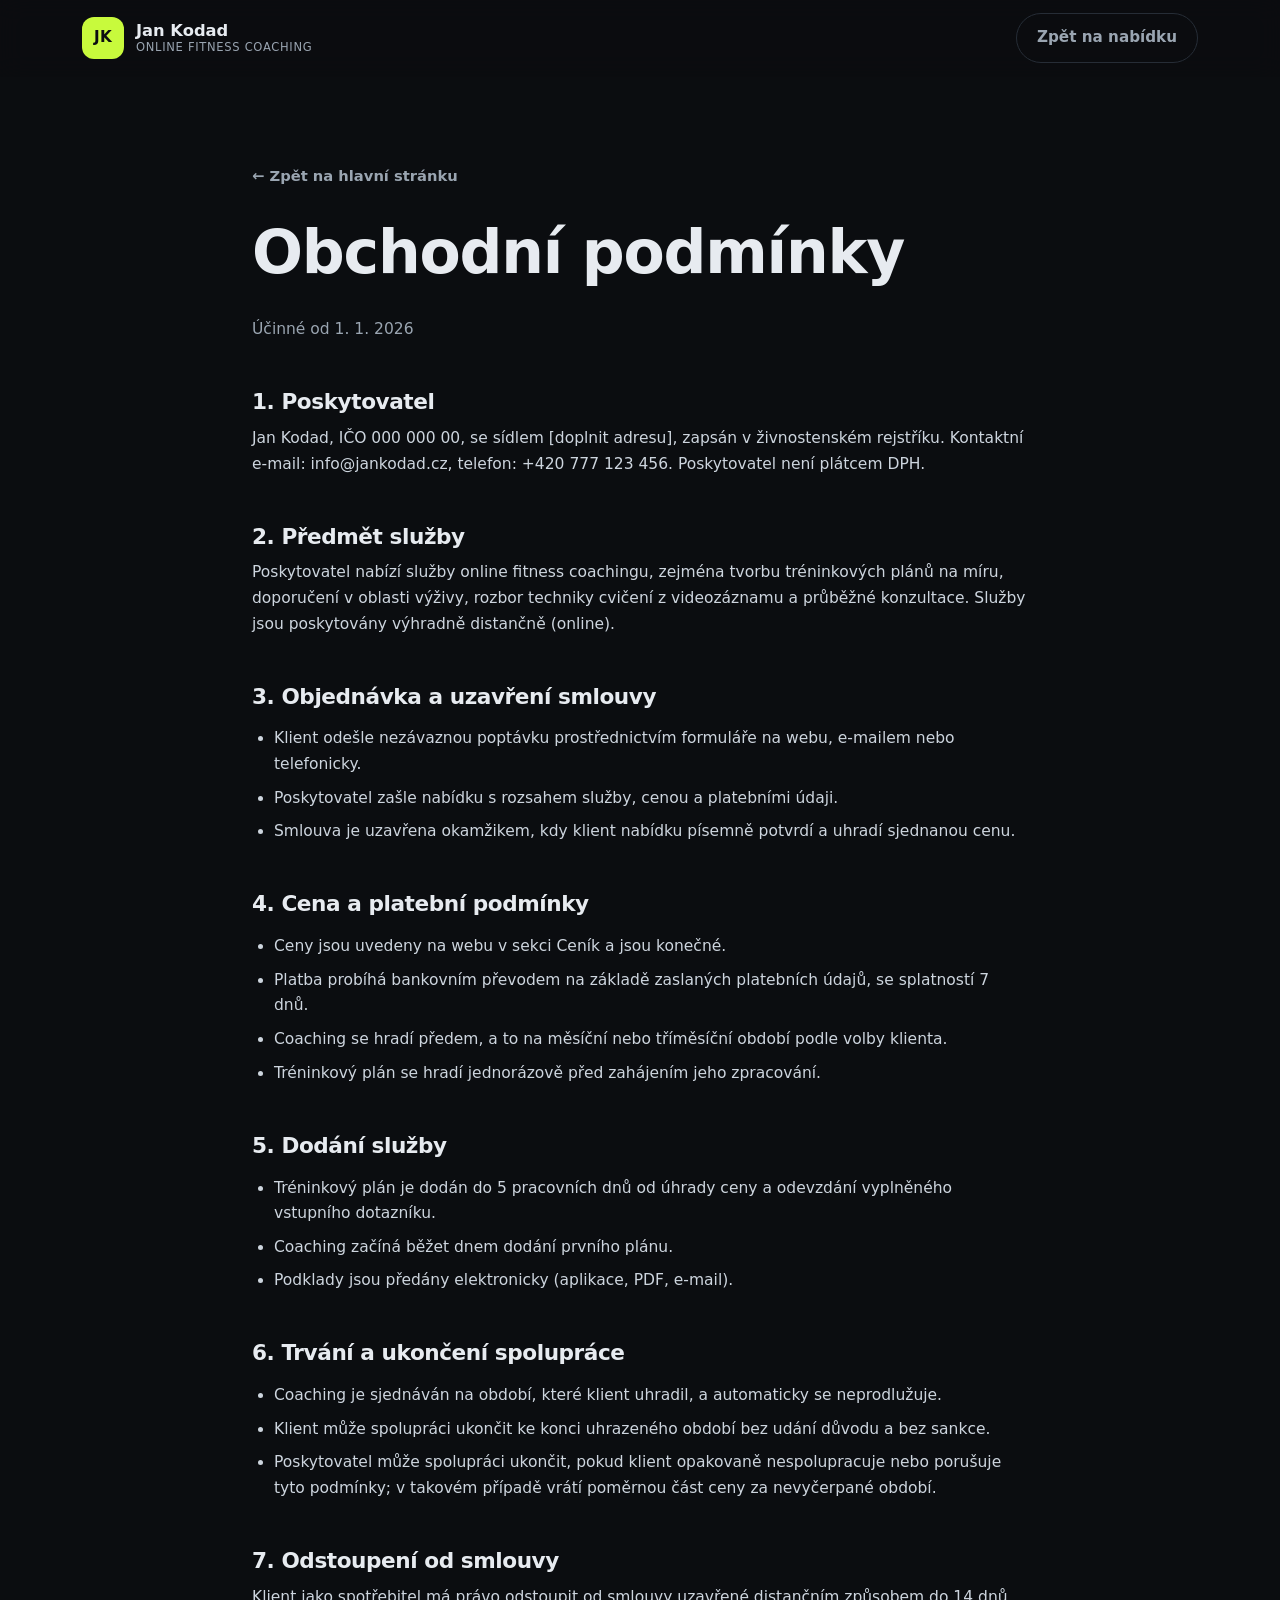
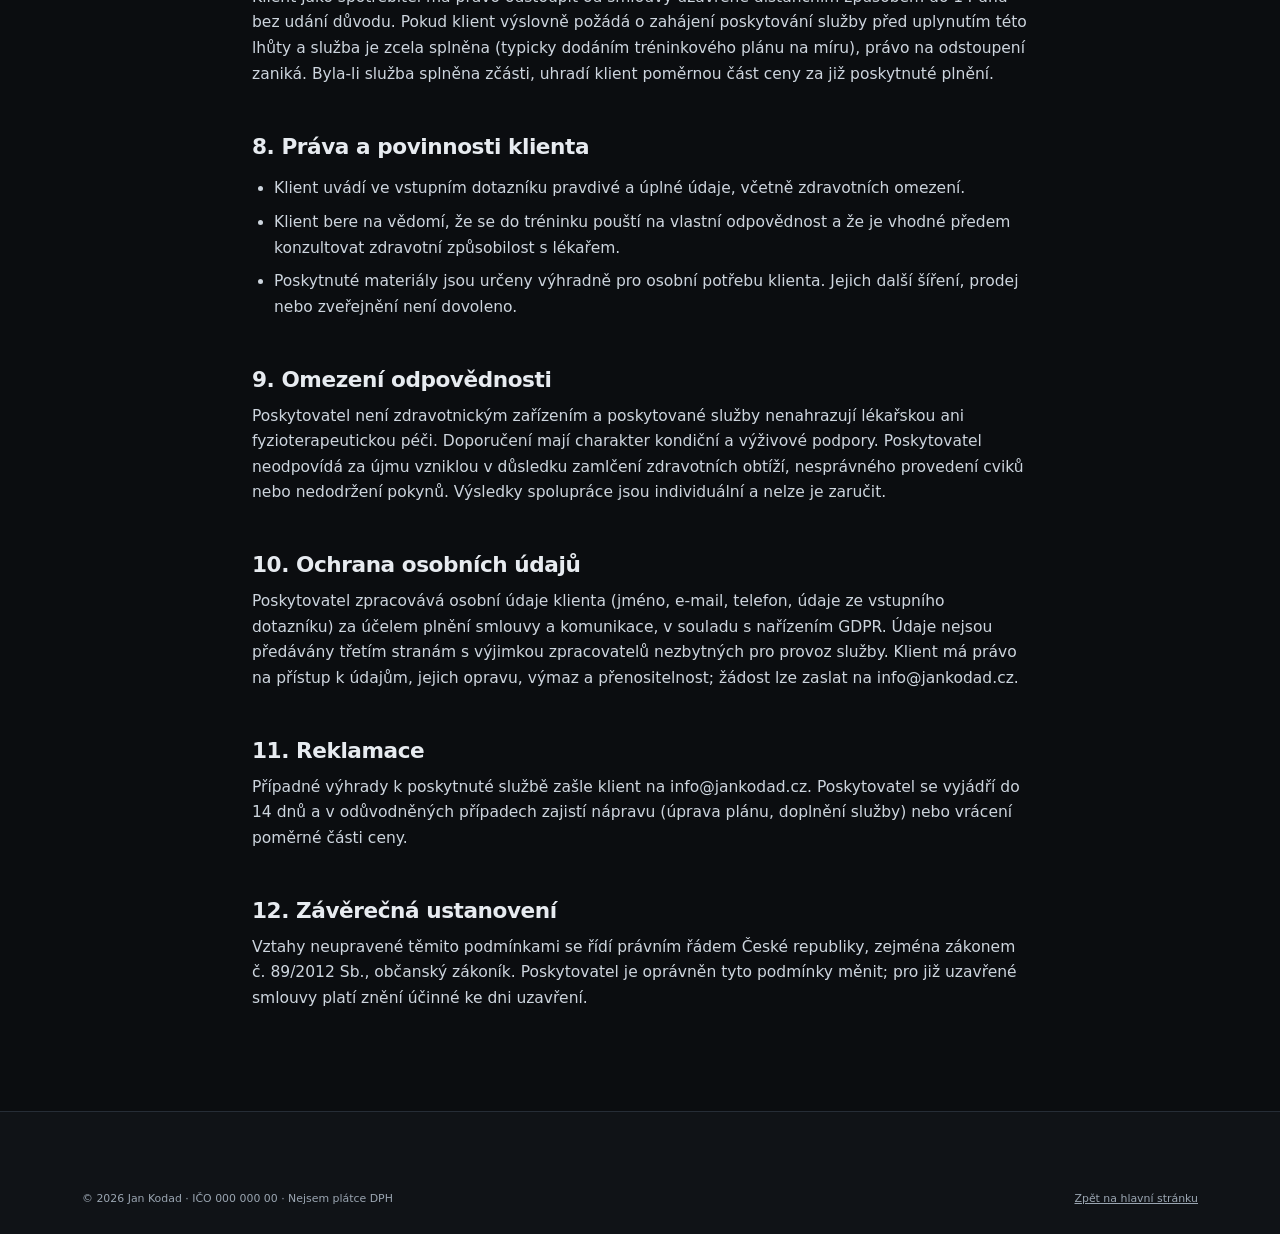
==== obchodni-podminky.html @ fc7d7d04 "Add sales page for Jan Kodad online fitness coaching Static landing page (no build step, no dependen" ====
<!DOCTYPE html>
<html lang="cs">
<head>
<meta charset="utf-8">
<meta name="viewport" content="width=device-width, initial-scale=1">
<title>Obchodní podmínky — Jan Kodad</title>
<meta name="description" content="Obchodní podmínky pro služby online fitness coachingu a tréninkových plánů na míru.">
<meta name="robots" content="noindex">
<meta name="theme-color" content="#0b0d10">
<link rel="icon" href="data:image/svg+xml,%3Csvg xmlns='http://www.w3.org/2000/svg' viewBox='0 0 100 100'%3E%3Crect width='100' height='100' rx='22' fill='%230b0d10'/%3E%3Ctext x='50' y='68' font-family='Arial,sans-serif' font-size='52' font-weight='bold' fill='%23c8fa3c' text-anchor='middle'%3EJK%3C/text%3E%3C/svg%3E">
<link rel="stylesheet" href="assets/css/styles.css">
<style>
  .legal { padding: clamp(48px, 7vw, 84px) 0; }
  .legal h2 { font-size: 1.35rem; margin-top: 2.2em; }
  .legal h1 + p { color: var(--muted); }
  .legal p, .legal li { color: #cdd5de; font-size: .97rem; }
  .legal ul { padding-left: 22px; display: grid; gap: 8px; margin-bottom: 1.4rem; }
  .legal .back { display: inline-flex; align-items: center; gap: 8px; margin-bottom: 30px; color: var(--muted); text-decoration: none; font-weight: 600; font-size: .92rem; }
  .legal .back:hover { color: var(--accent); }
</style>
</head>
<body>

<header class="site-header">
  <div class="container header-inner">
    <a class="logo" href="index.html">
      <span class="logo-mark" aria-hidden="true">JK</span>
      <span class="logo-text">Jan&nbsp;Kodad<small>online fitness coaching</small></span>
    </a>
    <nav class="nav" aria-label="Hlavní navigace">
      <a class="btn btn-ghost btn-sm" href="index.html#cenik">Zpět na nabídku</a>
    </nav>
  </div>
</header>

<main class="legal">
  <div class="container narrow">
    <a class="back" href="index.html">← Zpět na hlavní stránku</a>

    <h1>Obchodní podmínky</h1>
    <p>Účinné od 1. 1. 2026</p>

    <h2>1. Poskytovatel</h2>
    <p>
      Jan Kodad, IČO 000 000 00, se sídlem [doplnit adresu], zapsán v živnostenském rejstříku.
      Kontaktní e-mail: info@jankodad.cz, telefon: +420 777 123 456. Poskytovatel není plátcem DPH.
    </p>

    <h2>2. Předmět služby</h2>
    <p>
      Poskytovatel nabízí služby online fitness coachingu, zejména tvorbu tréninkových plánů na míru,
      doporučení v oblasti výživy, rozbor techniky cvičení z videozáznamu a průběžné konzultace.
      Služby jsou poskytovány výhradně distančně (online).
    </p>

    <h2>3. Objednávka a uzavření smlouvy</h2>
    <ul>
      <li>Klient odešle nezávaznou poptávku prostřednictvím formuláře na webu, e-mailem nebo telefonicky.</li>
      <li>Poskytovatel zašle nabídku s rozsahem služby, cenou a platebními údaji.</li>
      <li>Smlouva je uzavřena okamžikem, kdy klient nabídku písemně potvrdí a uhradí sjednanou cenu.</li>
    </ul>

    <h2>4. Cena a platební podmínky</h2>
    <ul>
      <li>Ceny jsou uvedeny na webu v sekci Ceník a jsou konečné.</li>
      <li>Platba probíhá bankovním převodem na základě zaslaných platebních údajů, se splatností 7 dnů.</li>
      <li>Coaching se hradí předem, a to na měsíční nebo tříměsíční období podle volby klienta.</li>
      <li>Tréninkový plán se hradí jednorázově před zahájením jeho zpracování.</li>
    </ul>

    <h2>5. Dodání služby</h2>
    <ul>
      <li>Tréninkový plán je dodán do 5 pracovních dnů od úhrady ceny a odevzdání vyplněného vstupního dotazníku.</li>
      <li>Coaching začíná běžet dnem dodání prvního plánu.</li>
      <li>Podklady jsou předány elektronicky (aplikace, PDF, e-mail).</li>
    </ul>

    <h2>6. Trvání a ukončení spolupráce</h2>
    <ul>
      <li>Coaching je sjednáván na období, které klient uhradil, a automaticky se neprodlužuje.</li>
      <li>Klient může spolupráci ukončit ke konci uhrazeného období bez udání důvodu a bez sankce.</li>
      <li>Poskytovatel může spolupráci ukončit, pokud klient opakovaně nespolupracuje nebo porušuje tyto podmínky; v takovém případě vrátí poměrnou část ceny za nevyčerpané období.</li>
    </ul>

    <h2>7. Odstoupení od smlouvy</h2>
    <p>
      Klient jako spotřebitel má právo odstoupit od smlouvy uzavřené distančním způsobem do 14 dnů bez udání důvodu.
      Pokud klient výslovně požádá o zahájení poskytování služby před uplynutím této lhůty a služba je zcela splněna
      (typicky dodáním tréninkového plánu na míru), právo na odstoupení zaniká. Byla-li služba splněna zčásti,
      uhradí klient poměrnou část ceny za již poskytnuté plnění.
    </p>

    <h2>8. Práva a povinnosti klienta</h2>
    <ul>
      <li>Klient uvádí ve vstupním dotazníku pravdivé a úplné údaje, včetně zdravotních omezení.</li>
      <li>Klient bere na vědomí, že se do tréninku pouští na vlastní odpovědnost a že je vhodné předem konzultovat zdravotní způsobilost s lékařem.</li>
      <li>Poskytnuté materiály jsou určeny výhradně pro osobní potřebu klienta. Jejich další šíření, prodej nebo zveřejnění není dovoleno.</li>
    </ul>

    <h2>9. Omezení odpovědnosti</h2>
    <p>
      Poskytovatel není zdravotnickým zařízením a poskytované služby nenahrazují lékařskou ani fyzioterapeutickou péči.
      Doporučení mají charakter kondiční a výživové podpory. Poskytovatel neodpovídá za újmu vzniklou v důsledku
      zamlčení zdravotních obtíží, nesprávného provedení cviků nebo nedodržení pokynů. Výsledky spolupráce jsou
      individuální a nelze je zaručit.
    </p>

    <h2>10. Ochrana osobních údajů</h2>
    <p>
      Poskytovatel zpracovává osobní údaje klienta (jméno, e-mail, telefon, údaje ze vstupního dotazníku)
      za účelem plnění smlouvy a komunikace, v souladu s nařízením GDPR. Údaje nejsou předávány třetím stranám
      s výjimkou zpracovatelů nezbytných pro provoz služby. Klient má právo na přístup k údajům, jejich opravu,
      výmaz a přenositelnost; žádost lze zaslat na info@jankodad.cz.
    </p>

    <h2>11. Reklamace</h2>
    <p>
      Případné výhrady k poskytnuté službě zašle klient na info@jankodad.cz. Poskytovatel se vyjádří do 14 dnů
      a v odůvodněných případech zajistí nápravu (úprava plánu, doplnění služby) nebo vrácení poměrné části ceny.
    </p>

    <h2>12. Závěrečná ustanovení</h2>
    <p>
      Vztahy neupravené těmito podmínkami se řídí právním řádem České republiky, zejména zákonem č. 89/2012 Sb.,
      občanský zákoník. Poskytovatel je oprávněn tyto podmínky měnit; pro již uzavřené smlouvy platí znění účinné
      ke dni uzavření.
    </p>
  </div>
</main>

<footer class="site-footer">
  <div class="container footer-bottom" style="margin-top:0;border-top:0">
    <small>© <span id="rok">2026</span> Jan Kodad · IČO 000 000 00 · Nejsem plátce DPH</small>
    <small><a href="index.html" style="color:inherit">Zpět na hlavní stránku</a></small>
  </div>
</footer>

<script src="assets/js/main.js" defer></script>
</body>
</html>
---- assets/css/styles.css ----
/* =====================================================================
   Jan Kodad — online fitness coaching
   Styly prodejní stránky
   ===================================================================== */

:root {
  --bg:        #0b0d10;
  --bg-alt:    #101317;
  --surface:   #14181d;
  --surface-2: #1a1f26;
  --line:      #262d36;
  --text:      #e7ebf0;
  --muted:     #9aa5b1;
  --accent:    #c8fa3c;
  --accent-dk: #a8e01c;
  --accent-ink:#0b0d10;

  --radius:   16px;
  --radius-s: 10px;
  --container: 1160px;
  --shadow: 0 20px 50px rgba(0, 0, 0, .45);

  --font: "Inter", "Segoe UI", system-ui, -apple-system, "Helvetica Neue", Arial, sans-serif;
}

*, *::before, *::after { box-sizing: border-box; }

html { scroll-behavior: smooth; -webkit-text-size-adjust: 100%; }
@media (prefers-reduced-motion: reduce) { html { scroll-behavior: auto; } }

body {
  margin: 0;
  background: var(--bg);
  color: var(--text);
  font-family: var(--font);
  font-size: 17px;
  line-height: 1.65;
  -webkit-font-smoothing: antialiased;
  overflow-x: hidden;
}

img, svg { max-width: 100%; }
a { color: inherit; }

h1, h2, h3, h4 {
  line-height: 1.15;
  margin: 0 0 .5em;
  letter-spacing: -.02em;
  font-weight: 800;
}
h1 { font-size: clamp(2.2rem, 5.2vw, 3.75rem); }
h2 { font-size: clamp(1.75rem, 3.6vw, 2.6rem); }
h3 { font-size: 1.2rem; }
p  { margin: 0 0 1rem; }

.container { width: 100%; max-width: var(--container); margin-inline: auto; padding-inline: 22px; }
.container.narrow { max-width: 820px; }

.skip-link {
  position: absolute; left: -9999px; top: 0; z-index: 200;
  background: var(--accent); color: var(--accent-ink);
  padding: 12px 18px; border-radius: 0 0 var(--radius-s) 0; font-weight: 700;
}
.skip-link:focus { left: 0; }

:focus-visible { outline: 3px solid var(--accent); outline-offset: 3px; border-radius: 4px; }

.svg-sprite { display: none; }
.ico { width: 20px; height: 20px; flex: 0 0 auto; color: var(--accent); }
.ico-lg { width: 30px; height: 30px; }

/* ------------------------- Tlačítka ------------------------- */
.btn {
  display: inline-flex; align-items: center; justify-content: center; gap: .5em;
  padding: 15px 28px;
  border: 1px solid transparent;
  border-radius: 999px;
  font: inherit; font-weight: 700; font-size: .98rem;
  text-decoration: none; cursor: pointer;
  transition: transform .15s ease, background-color .2s ease, border-color .2s ease, color .2s ease;
}
.btn:hover { transform: translateY(-2px); }
.btn:active { transform: translateY(0); }
.btn-primary { background: var(--accent); color: var(--accent-ink); }
.btn-primary:hover { background: var(--accent-dk); }
.btn-ghost { background: transparent; color: var(--text); border-color: var(--line); }
.btn-ghost:hover { border-color: var(--accent); color: var(--accent); }
.btn-sm { padding: 11px 20px; font-size: .9rem; }
.btn-block { display: flex; width: 100%; }

/* ------------------------- Hlavička ------------------------- */
.site-header {
  position: sticky; top: 0; z-index: 100;
  background: rgba(11, 13, 16, .82);
  backdrop-filter: blur(12px);
  border-bottom: 1px solid transparent;
  transition: border-color .25s ease, background-color .25s ease;
}
.site-header.is-scrolled { border-bottom-color: var(--line); background: rgba(11, 13, 16, .95); }

.header-inner { display: flex; align-items: center; justify-content: space-between; gap: 18px; min-height: 76px; }

.logo { display: inline-flex; align-items: center; gap: 12px; text-decoration: none; font-weight: 800; }
.logo-mark {
  display: grid; place-items: center;
  width: 42px; height: 42px; border-radius: 12px;
  background: var(--accent); color: var(--accent-ink);
  font-size: .95rem; letter-spacing: .02em;
}
.logo-text { display: flex; flex-direction: column; line-height: 1.15; font-size: 1.02rem; }
.logo-text small { font-weight: 500; font-size: .72rem; color: var(--muted); letter-spacing: .06em; text-transform: uppercase; }

.nav { display: flex; align-items: center; gap: 26px; }
.nav a { text-decoration: none; font-size: .95rem; font-weight: 600; color: var(--muted); transition: color .2s ease; }
.nav a:hover { color: var(--text); }
.nav .nav-cta { color: var(--accent-ink); }

.nav-toggle {
  display: none; flex-direction: column; gap: 5px;
  width: 46px; height: 46px; padding: 12px;
  background: transparent; border: 1px solid var(--line); border-radius: 12px; cursor: pointer;
}
.nav-toggle span { display: block; height: 2px; background: var(--text); border-radius: 2px; transition: transform .25s ease, opacity .2s ease; }
.nav-toggle[aria-expanded="true"] span:nth-child(1) { transform: translateY(7px) rotate(45deg); }
.nav-toggle[aria-expanded="true"] span:nth-child(2) { opacity: 0; }
.nav-toggle[aria-expanded="true"] span:nth-child(3) { transform: translateY(-7px) rotate(-45deg); }

/* ------------------------- Hero ------------------------- */
.hero { position: relative; padding: clamp(56px, 8vw, 96px) 0 clamp(60px, 8vw, 100px); overflow: hidden; }
.hero::before {
  content: ""; position: absolute; inset: -30% -10% auto -10%; height: 620px;
  background: radial-gradient(60% 60% at 20% 20%, rgba(200, 250, 60, .13), transparent 70%);
  pointer-events: none;
}
.hero-grid { position: relative; display: grid; grid-template-columns: 1.08fr .92fr; gap: 56px; align-items: center; }

.eyebrow {
  display: inline-block; margin: 0 0 18px;
  font-size: .78rem; font-weight: 700; letter-spacing: .14em; text-transform: uppercase;
  color: var(--accent);
}
.hl {
  background: linear-gradient(180deg, transparent 62%, rgba(200, 250, 60, .3) 62%);
  padding-inline: 2px;
}
.lead { font-size: clamp(1.03rem, 1.6vw, 1.18rem); color: var(--muted); max-width: 54ch; }

.hero-actions { display: flex; flex-wrap: wrap; gap: 14px; margin: 30px 0 26px; }

.hero-points { display: flex; flex-wrap: wrap; gap: 10px 26px; list-style: none; margin: 0; padding: 0; }
.hero-points li { display: flex; align-items: center; gap: 9px; font-size: .93rem; color: var(--muted); }

/* Ukázková karta tréninku */
.hero-visual { position: relative; }
.hero-blob {
  position: absolute; inset: 12% -14% -14% 14%; z-index: 0;
  background: radial-gradient(closest-side, rgba(200, 250, 60, .16), transparent);
  filter: blur(14px);
}
.hero-card {
  position: relative; z-index: 1;
  background: linear-gradient(180deg, var(--surface), #11151a);
  border: 1px solid var(--line); border-radius: 20px;
  padding: 24px; box-shadow: var(--shadow);
  transform: rotate(-1.2deg);
}
.hero-card-top { display: flex; align-items: center; gap: 10px; padding-bottom: 14px; border-bottom: 1px solid var(--line); font-size: .95rem; }
.dot { width: 9px; height: 9px; border-radius: 50%; background: var(--accent); box-shadow: 0 0 0 4px rgba(200, 250, 60, .16); }
.hero-list { list-style: none; margin: 14px 0; padding: 0; }
.hero-list li { display: flex; justify-content: space-between; gap: 14px; padding: 11px 0; border-bottom: 1px dashed rgba(255, 255, 255, .07); font-size: .93rem; }
.hero-list li span { color: var(--muted); }
.hero-list b { white-space: nowrap; }
.hero-list i { font-style: normal; color: var(--accent); font-weight: 600; }
.hero-card-foot { padding-top: 8px; }
.hero-card-foot small { color: var(--muted); font-size: .82rem; }
.progress { height: 7px; border-radius: 99px; background: var(--surface-2); overflow: hidden; margin-bottom: 10px; }
.progress span { display: block; height: 100%; background: linear-gradient(90deg, var(--accent-dk), var(--accent)); border-radius: 99px; }

/* ------------------------- Statistiky ------------------------- */
.stats-bar { border-block: 1px solid var(--line); background: var(--bg-alt); }
.stats-grid { display: grid; grid-template-columns: repeat(4, 1fr); gap: 20px; padding-block: 34px; text-align: center; }
.stat b { display: block; font-size: clamp(1.7rem, 3.4vw, 2.35rem); font-weight: 800; color: var(--accent); letter-spacing: -.02em; }
.stat span { font-size: .88rem; color: var(--muted); }

/* ------------------------- Sekce ------------------------- */
.section { padding: clamp(64px, 8vw, 104px) 0; }
.section-alt { background: var(--bg-alt); }
.section-head { max-width: 720px; margin: 0 auto clamp(36px, 5vw, 56px); text-align: center; }
.section-sub { color: var(--muted); margin: 0; }

.grid-3 { display: grid; grid-template-columns: repeat(3, 1fr); gap: 22px; }
.grid-2 { display: grid; grid-template-columns: repeat(2, 1fr); gap: 22px; }

.card {
  background: var(--surface);
  border: 1px solid var(--line);
  border-radius: var(--radius);
  padding: 30px 26px;
  transition: border-color .25s ease, transform .25s ease;
}
.card:hover { border-color: #333c47; transform: translateY(-3px); }
.problem h3 { margin-top: 16px; }
.problem p { color: var(--muted); margin: 0; font-size: .95rem; }

.features { gap: 26px; }
.feature { display: flex; gap: 18px; align-items: flex-start; }
.feature h3 { margin-bottom: .35em; }
.feature p { color: var(--muted); margin: 0; font-size: .96rem; }

/* ------------------------- Ceník ------------------------- */
.billing-toggle {
  display: inline-flex; gap: 6px; margin-top: 26px; padding: 6px;
  background: var(--surface); border: 1px solid var(--line); border-radius: 999px;
}
.billing-toggle button {
  padding: 10px 20px; border: 0; border-radius: 999px;
  background: transparent; color: var(--muted);
  font: inherit; font-size: .92rem; font-weight: 700; cursor: pointer;
  transition: background-color .2s ease, color .2s ease;
}
.billing-toggle button.is-active { background: var(--accent); color: var(--accent-ink); }
.save { font-size: .78rem; opacity: .85; }

.pricing { align-items: start; }
.price-card { position: relative; display: flex; flex-direction: column; height: 100%; }
.price-card.featured {
  border-color: var(--accent);
  background: linear-gradient(180deg, rgba(200, 250, 60, .07), var(--surface) 40%);
  box-shadow: var(--shadow);
}
.badge {
  position: absolute; top: -13px; left: 50%; transform: translateX(-50%);
  padding: 6px 16px; border-radius: 999px;
  background: var(--accent); color: var(--accent-ink);
  font-size: .74rem; font-weight: 800; letter-spacing: .08em; text-transform: uppercase;
  white-space: nowrap;
}
.price-card h3 { font-size: 1.32rem; margin-bottom: .25em; }
.price-note { color: var(--muted); font-size: .88rem; margin: 0 0 18px; }
.price { display: flex; align-items: baseline; gap: 8px; margin: 0; }
.price b { font-size: clamp(2.1rem, 4vw, 2.7rem); font-weight: 800; letter-spacing: -.03em; }
.price span { color: var(--muted); font-size: .93rem; font-weight: 600; }
.price-sub { color: var(--muted); font-size: .84rem; margin: 4px 0 22px; }

.tick-list { list-style: none; margin: 0 0 26px; padding: 0; display: grid; gap: 11px; flex: 1 1 auto; }
.tick-list li { position: relative; padding-left: 30px; font-size: .94rem; color: #cdd5de; }
.tick-list li::before {
  content: ""; position: absolute; left: 0; top: .35em;
  width: 18px; height: 18px; border-radius: 50%;
  background: rgba(200, 250, 60, .14) url("data:image/svg+xml,%3Csvg xmlns='http://www.w3.org/2000/svg' viewBox='0 0 24 24' fill='none' stroke='%23c8fa3c' stroke-width='3.4' stroke-linecap='round' stroke-linejoin='round'%3E%3Cpath d='M20 6 9 17l-5-5'/%3E%3C/svg%3E") center / 12px no-repeat;
}
.tick-list b { color: var(--text); }

.addons { margin-top: 56px; }
.addons h3 { text-align: center; margin-bottom: 24px; }
.addon-grid { display: grid; grid-template-columns: repeat(3, 1fr); gap: 18px; }
.addon {
  background: var(--surface-2); border: 1px solid var(--line);
  border-radius: var(--radius-s); padding: 22px;
}
.addon b { display: block; font-size: 1rem; }
.addon span { display: inline-block; margin: 4px 0 10px; color: var(--accent); font-weight: 800; }
.addon p { margin: 0; font-size: .88rem; color: var(--muted); }

.price-legal { max-width: 640px; margin: 34px auto 0; text-align: center; font-size: .84rem; color: var(--muted); }

/* ------------------------- Kroky ------------------------- */
.steps { counter-reset: step; list-style: none; margin: 0; padding: 0; display: grid; grid-template-columns: repeat(4, 1fr); gap: 24px; }
.steps li { position: relative; padding-top: 8px; }
.steps li::after {
  content: ""; position: absolute; top: 30px; left: 62px; right: -24px; height: 1px;
  background: linear-gradient(90deg, var(--line), transparent);
}
.steps li:last-child::after { display: none; }
.step-num {
  display: grid; place-items: center;
  width: 52px; height: 52px; margin-bottom: 18px;
  border-radius: 16px; background: var(--surface); border: 1px solid var(--line);
  color: var(--accent); font-size: 1.25rem; font-weight: 800;
}
.steps h3 { font-size: 1.1rem; }
.steps p { color: var(--muted); font-size: .94rem; margin: 0; }

/* ------------------------- O mně ------------------------- */
.about-grid { display: grid; grid-template-columns: .8fr 1.2fr; gap: 54px; align-items: center; }
.photo-frame { position: relative; border-radius: 20px; overflow: hidden; border: 1px solid var(--line); background: var(--surface); }
.photo-frame img, .photo-frame svg { display: block; width: 100%; height: auto; }
.photo-tag {
  position: absolute; left: 16px; bottom: 16px;
  padding: 8px 16px; border-radius: 999px;
  background: var(--accent); color: var(--accent-ink); font-weight: 800; font-size: .85rem;
}
.about-copy p { color: var(--muted); }
.credentials { list-style: none; margin: 26px 0 0; padding: 0; display: grid; gap: 12px; }
.credentials li { display: flex; align-items: center; gap: 11px; font-size: .95rem; }

/* ------------------------- Reference ------------------------- */
.testimonial { display: flex; flex-direction: column; margin: 0; }
.stars { color: var(--accent); letter-spacing: .16em; font-size: .95rem; margin-bottom: 14px; }
.testimonial blockquote { margin: 0 0 20px; font-size: 1rem; line-height: 1.6; }
.testimonial blockquote::before { content: "„"; }
.testimonial blockquote::after { content: "“"; }
.testimonial figcaption { margin-top: auto; display: flex; flex-direction: column; padding-top: 16px; border-top: 1px solid var(--line); }
.testimonial figcaption span { color: var(--muted); font-size: .84rem; }

/* ------------------------- FAQ ------------------------- */
.faq { display: grid; gap: 12px; }
.faq details {
  background: var(--surface); border: 1px solid var(--line);
  border-radius: var(--radius-s); padding: 4px 22px;
  transition: border-color .2s ease;
}
.faq details[open] { border-color: #333c47; }
.faq summary {
  list-style: none; cursor: pointer;
  padding: 18px 34px 18px 0; position: relative;
  font-weight: 700; font-size: 1.02rem;
}
.faq summary::-webkit-details-marker { display: none; }
.faq summary::after {
  content: ""; position: absolute; right: 4px; top: 50%; width: 12px; height: 12px;
  border-right: 2px solid var(--accent); border-bottom: 2px solid var(--accent);
  transform: translateY(-70%) rotate(45deg); transition: transform .25s ease;
}
.faq details[open] summary::after { transform: translateY(-30%) rotate(-135deg); }
.faq p { color: var(--muted); margin: 0 0 18px; font-size: .96rem; }

/* ------------------------- Kontakt ------------------------- */
.cta-section { padding-bottom: clamp(70px, 9vw, 116px); }
.cta-box {
  background: linear-gradient(180deg, rgba(200, 250, 60, .07), var(--surface) 42%);
  border: 1px solid var(--line); border-radius: 22px;
  padding: clamp(28px, 4.5vw, 52px); box-shadow: var(--shadow);
}
.cta-head { text-align: center; margin-bottom: 30px; }

.form { display: grid; gap: 16px; }
.form-row { display: grid; grid-template-columns: 1fr 1fr; gap: 16px; }
.form label { display: grid; gap: 7px; font-size: .88rem; font-weight: 600; }
.form label > span { color: var(--muted); }
.form label i { color: var(--accent); font-style: normal; }
.form input[type="text"], .form input[type="email"], .form input[type="tel"], .form select, .form textarea {
  width: 100%; padding: 14px 16px;
  background: var(--bg); color: var(--text);
  border: 1px solid var(--line); border-radius: var(--radius-s);
  font: inherit; font-size: .96rem; font-weight: 400;
  transition: border-color .2s ease;
}
.form textarea { resize: vertical; min-height: 110px; }
.form input:focus, .form select:focus, .form textarea:focus { border-color: var(--accent); outline: none; }
.form input::placeholder, .form textarea::placeholder { color: #5c6773; }
.form .is-invalid { border-color: #ff6b6b; }

.form .check { display: flex; align-items: flex-start; gap: 11px; font-weight: 400; font-size: .88rem; }
.form .check input { width: 19px; height: 19px; margin-top: 2px; accent-color: var(--accent); flex: 0 0 auto; }
.form .check span { color: var(--muted); }

.form-note { margin: 0; font-size: .9rem; text-align: center; min-height: 1.2em; }
.form-note.ok { color: var(--accent); }
.form-note.err { color: #ff8f8f; }

.cta-contacts { display: flex; flex-wrap: wrap; justify-content: center; gap: 14px 30px; margin-top: 26px; padding-top: 24px; border-top: 1px solid var(--line); }
.cta-contacts a { display: inline-flex; align-items: center; gap: 9px; text-decoration: none; font-weight: 600; font-size: .95rem; color: var(--muted); transition: color .2s ease; }
.cta-contacts a:hover { color: var(--accent); }

/* ------------------------- Patička ------------------------- */
.site-footer { background: var(--bg-alt); border-top: 1px solid var(--line); padding: 56px 0 26px; }
.footer-inner { display: grid; grid-template-columns: 2fr 1fr 1fr; gap: 36px; }
.footer-note { color: var(--muted); font-size: .9rem; margin: 18px 0 0; max-width: 42ch; }
.site-footer nav { display: flex; flex-direction: column; gap: 10px; }
.site-footer h4 { margin: 0 0 6px; font-size: .78rem; letter-spacing: .12em; text-transform: uppercase; color: var(--muted); }
.site-footer nav a { text-decoration: none; font-size: .93rem; color: #cdd5de; transition: color .2s ease; }
.site-footer nav a:hover { color: var(--accent); }
.footer-bottom {
  display: flex; flex-wrap: wrap; justify-content: space-between; gap: 10px;
  margin-top: 44px; padding-top: 22px; border-top: 1px solid var(--line);
  color: var(--muted); font-size: .82rem;
}

/* ------------------------- Animace při scrollu ------------------------- */
.reveal { opacity: 0; transform: translateY(22px); transition: opacity .6s ease, transform .6s ease; }
.reveal.is-visible { opacity: 1; transform: none; }
@media (prefers-reduced-motion: reduce) {
  .reveal { opacity: 1; transform: none; transition: none; }
  .btn:hover, .card:hover { transform: none; }
}

/* ------------------------- Responzivita ------------------------- */
@media (max-width: 980px) {
  .hero-grid { grid-template-columns: 1fr; gap: 44px; }
  .hero-visual { max-width: 460px; }
  .grid-3, .grid-2, .addon-grid { grid-template-columns: 1fr 1fr; }
  .steps { grid-template-columns: 1fr 1fr; }
  .steps li::after { display: none; }
  .about-grid { grid-template-columns: 1fr; gap: 34px; }
  .about-photo { max-width: 280px; }
  .footer-inner { grid-template-columns: 1fr 1fr; }
}

@media (max-width: 760px) {
  body { font-size: 16px; }

  .nav {
    position: fixed; inset: 76px 0 auto; z-index: 90;
    flex-direction: column; align-items: stretch; gap: 4px;
    padding: 18px 22px 26px;
    background: var(--bg-alt); border-bottom: 1px solid var(--line);
    transform: translateY(-140%); opacity: 0; visibility: hidden;
    transition: transform .3s ease, opacity .25s ease, visibility .25s;
  }
  .nav.is-open { transform: translateY(0); opacity: 1; visibility: visible; }
  .nav a { padding: 13px 4px; border-bottom: 1px solid var(--line); font-size: 1rem; }
  .nav .nav-cta { justify-content: center; margin-top: 14px; border-bottom: 0; }
  .nav-toggle { display: flex; }

  .stats-grid { grid-template-columns: 1fr 1fr; gap: 26px 12px; }
  .grid-3, .grid-2, .addon-grid, .steps, .form-row, .footer-inner { grid-template-columns: 1fr; }
  .price-card.featured { order: -1; }
  .hero-actions .btn { flex: 1 1 100%; }
  .footer-bottom { flex-direction: column; }
}
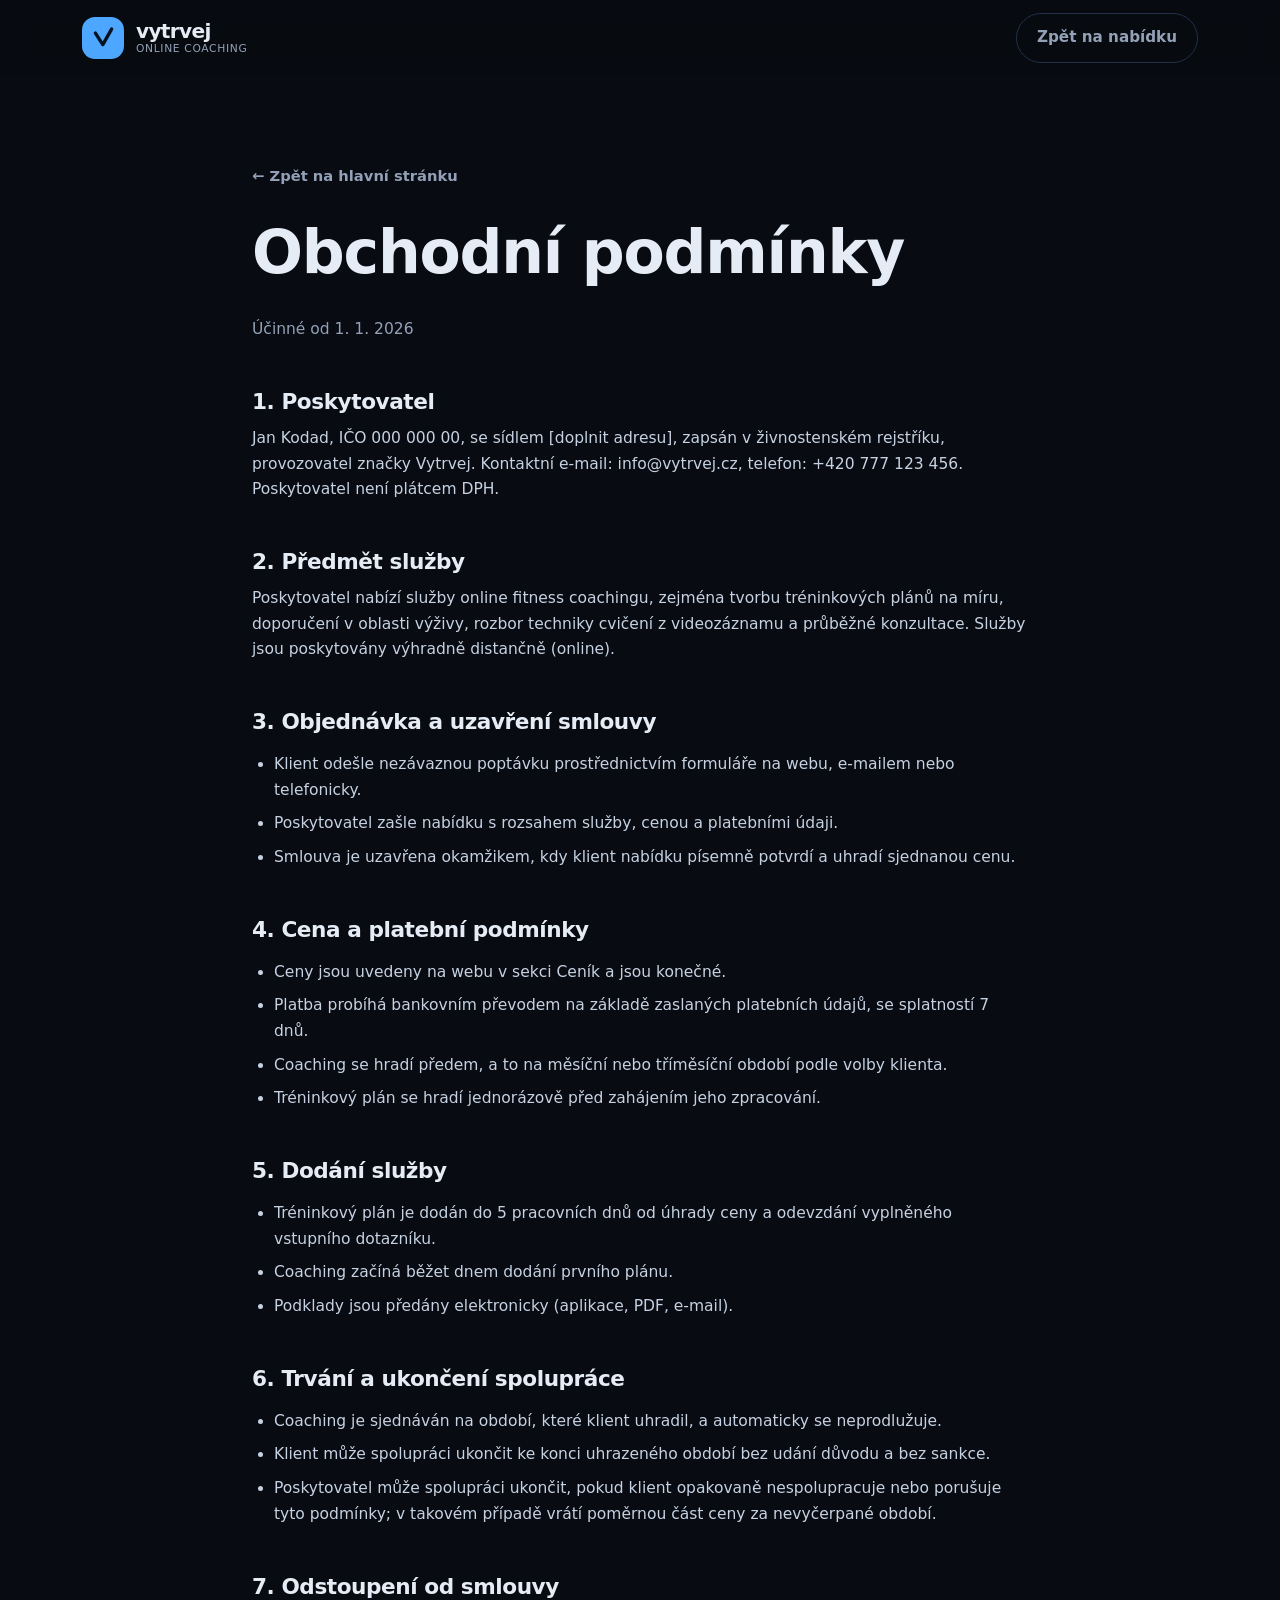
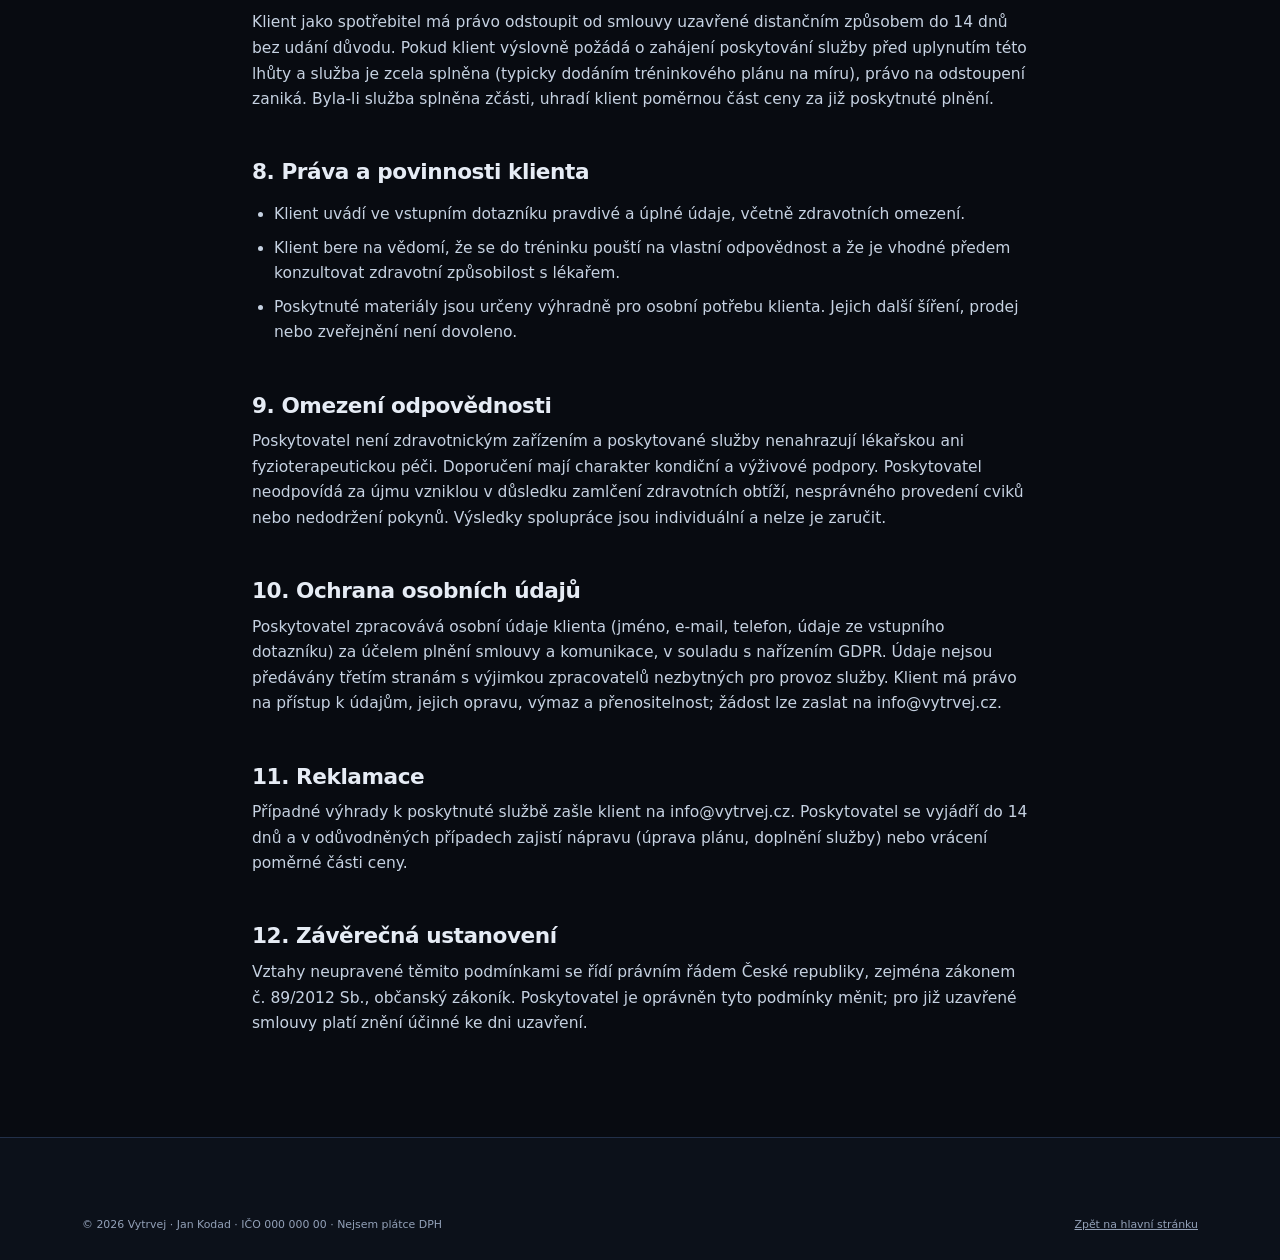
==== commit f3f12bd9: "Rebrand sales page to Vytrvej with blue theme and new logo - Name the site Vytrvej (Jan Kodad stays " ====
--- a/obchodni-podminky.html
+++ b/obchodni-podminky.html
@@ -3,17 +3,17 @@
 <head>
 <meta charset="utf-8">
 <meta name="viewport" content="width=device-width, initial-scale=1">
-<title>Obchodní podmínky — Jan Kodad</title>
+<title>Obchodní podmínky — Vytrvej</title>
 <meta name="description" content="Obchodní podmínky pro služby online fitness coachingu a tréninkových plánů na míru.">
 <meta name="robots" content="noindex">
-<meta name="theme-color" content="#0b0d10">
-<link rel="icon" href="data:image/svg+xml,%3Csvg xmlns='http://www.w3.org/2000/svg' viewBox='0 0 100 100'%3E%3Crect width='100' height='100' rx='22' fill='%230b0d10'/%3E%3Ctext x='50' y='68' font-family='Arial,sans-serif' font-size='52' font-weight='bold' fill='%23c8fa3c' text-anchor='middle'%3EJK%3C/text%3E%3C/svg%3E">
+<meta name="theme-color" content="#080b11">
+<link rel="icon" href="data:image/svg+xml,%3Csvg xmlns='http://www.w3.org/2000/svg' viewBox='0 0 40 40'%3E%3Crect width='40' height='40' rx='11' fill='%234da6ff'/%3E%3Cpath d='M8 12 L19 29 L32 6' fill='none' stroke='%2306121f' stroke-width='4.6' stroke-linecap='round' stroke-linejoin='round'/%3E%3C/svg%3E">
 <link rel="stylesheet" href="assets/css/styles.css">
 <style>
   .legal { padding: clamp(48px, 7vw, 84px) 0; }
   .legal h2 { font-size: 1.35rem; margin-top: 2.2em; }
   .legal h1 + p { color: var(--muted); }
-  .legal p, .legal li { color: #cdd5de; font-size: .97rem; }
+  .legal p, .legal li { color: #c6d2e2; font-size: .97rem; }
   .legal ul { padding-left: 22px; display: grid; gap: 8px; margin-bottom: 1.4rem; }
   .legal .back { display: inline-flex; align-items: center; gap: 8px; margin-bottom: 30px; color: var(--muted); text-decoration: none; font-weight: 600; font-size: .92rem; }
   .legal .back:hover { color: var(--accent); }
@@ -23,9 +23,11 @@
 
 <header class="site-header">
   <div class="container header-inner">
-    <a class="logo" href="index.html">
-      <span class="logo-mark" aria-hidden="true">JK</span>
-      <span class="logo-text">Jan&nbsp;Kodad<small>online fitness coaching</small></span>
+    <a class="logo" href="index.html" aria-label="Vytrvej — domů">
+      <span class="logo-mark" aria-hidden="true">
+        <svg viewBox="0 0 40 40"><path d="M8 12 L19 29 L32 6" fill="none" stroke="currentColor" stroke-width="5" stroke-linecap="round" stroke-linejoin="round"/></svg>
+      </span>
+      <span class="logo-text"><span class="logo-word">vytrvej</span><small>online coaching</small></span>
     </a>
     <nav class="nav" aria-label="Hlavní navigace">
       <a class="btn btn-ghost btn-sm" href="index.html#cenik">Zpět na nabídku</a>
@@ -42,8 +44,9 @@
 
     <h2>1. Poskytovatel</h2>
     <p>
-      Jan Kodad, IČO 000 000 00, se sídlem [doplnit adresu], zapsán v živnostenském rejstříku.
-      Kontaktní e-mail: info@jankodad.cz, telefon: +420 777 123 456. Poskytovatel není plátcem DPH.
+      Jan Kodad, IČO 000 000 00, se sídlem [doplnit adresu], zapsán v živnostenském rejstříku,
+      provozovatel značky Vytrvej.
+      Kontaktní e-mail: info@vytrvej.cz, telefon: +420 777 123 456. Poskytovatel není plátcem DPH.
     </p>
 
     <h2>2. Předmět služby</h2>
@@ -110,12 +113,12 @@
       Poskytovatel zpracovává osobní údaje klienta (jméno, e-mail, telefon, údaje ze vstupního dotazníku)
       za účelem plnění smlouvy a komunikace, v souladu s nařízením GDPR. Údaje nejsou předávány třetím stranám
       s výjimkou zpracovatelů nezbytných pro provoz služby. Klient má právo na přístup k údajům, jejich opravu,
-      výmaz a přenositelnost; žádost lze zaslat na info@jankodad.cz.
+      výmaz a přenositelnost; žádost lze zaslat na info@vytrvej.cz.
     </p>
 
     <h2>11. Reklamace</h2>
     <p>
-      Případné výhrady k poskytnuté službě zašle klient na info@jankodad.cz. Poskytovatel se vyjádří do 14 dnů
+      Případné výhrady k poskytnuté službě zašle klient na info@vytrvej.cz. Poskytovatel se vyjádří do 14 dnů
       a v odůvodněných případech zajistí nápravu (úprava plánu, doplnění služby) nebo vrácení poměrné části ceny.
     </p>
 
@@ -130,7 +133,7 @@
 
 <footer class="site-footer">
   <div class="container footer-bottom" style="margin-top:0;border-top:0">
-    <small>© <span id="rok">2026</span> Jan Kodad · IČO 000 000 00 · Nejsem plátce DPH</small>
+    <small>© <span id="rok">2026</span> Vytrvej · Jan Kodad · IČO 000 000 00 · Nejsem plátce DPH</small>
     <small><a href="index.html" style="color:inherit">Zpět na hlavní stránku</a></small>
   </div>
 </footer>
--- a/assets/css/styles.css
+++ b/assets/css/styles.css
@@ -1,19 +1,19 @@
 /* =====================================================================
-   Jan Kodad — online fitness coaching
+   Vytrvej — online fitness coaching s Janem Kodadem
    Styly prodejní stránky
    ===================================================================== */
 
 :root {
-  --bg:        #0b0d10;
-  --bg-alt:    #101317;
-  --surface:   #14181d;
-  --surface-2: #1a1f26;
-  --line:      #262d36;
-  --text:      #e7ebf0;
-  --muted:     #9aa5b1;
-  --accent:    #c8fa3c;
-  --accent-dk: #a8e01c;
-  --accent-ink:#0b0d10;
+  --bg:        #080b11;
+  --bg-alt:    #0c111a;
+  --surface:   #111825;
+  --surface-2: #161f2f;
+  --line:      #223049;
+  --text:      #e6ecf5;
+  --muted:     #93a1b8;
+  --accent:    #4da6ff;
+  --accent-dk: #2b8cf0;
+  --accent-ink:#06121f;
 
   --radius:   16px;
   --radius-s: 10px;
@@ -91,24 +91,27 @@
 /* ------------------------- Hlavička ------------------------- */
 .site-header {
   position: sticky; top: 0; z-index: 100;
-  background: rgba(11, 13, 16, .82);
+  background: rgba(8, 11, 17, .82);
   backdrop-filter: blur(12px);
   border-bottom: 1px solid transparent;
   transition: border-color .25s ease, background-color .25s ease;
 }
-.site-header.is-scrolled { border-bottom-color: var(--line); background: rgba(11, 13, 16, .95); }
+.site-header.is-scrolled { border-bottom-color: var(--line); background: rgba(8, 11, 17, .95); }
 
 .header-inner { display: flex; align-items: center; justify-content: space-between; gap: 18px; min-height: 76px; }
 
 .logo { display: inline-flex; align-items: center; gap: 12px; text-decoration: none; font-weight: 800; }
 .logo-mark {
   display: grid; place-items: center;
-  width: 42px; height: 42px; border-radius: 12px;
+  width: 42px; height: 42px; border-radius: 13px;
   background: var(--accent); color: var(--accent-ink);
-  font-size: .95rem; letter-spacing: .02em;
-}
-.logo-text { display: flex; flex-direction: column; line-height: 1.15; font-size: 1.02rem; }
-.logo-text small { font-weight: 500; font-size: .72rem; color: var(--muted); letter-spacing: .06em; text-transform: uppercase; }
+  transition: transform .25s ease;
+}
+.logo:hover .logo-mark { transform: translateY(-2px); }
+.logo-mark svg { display: block; width: 27px; height: 27px; }
+.logo-text { display: flex; flex-direction: column; line-height: 1.14; }
+.logo-word { font-size: 1.26rem; font-weight: 800; letter-spacing: -.035em; }
+.logo-text small { font-weight: 500; font-size: .67rem; color: var(--muted); letter-spacing: .06em; text-transform: uppercase; }
 
 .nav { display: flex; align-items: center; gap: 26px; }
 .nav a { text-decoration: none; font-size: .95rem; font-weight: 600; color: var(--muted); transition: color .2s ease; }
@@ -129,7 +132,7 @@
 .hero { position: relative; padding: clamp(56px, 8vw, 96px) 0 clamp(60px, 8vw, 100px); overflow: hidden; }
 .hero::before {
   content: ""; position: absolute; inset: -30% -10% auto -10%; height: 620px;
-  background: radial-gradient(60% 60% at 20% 20%, rgba(200, 250, 60, .13), transparent 70%);
+  background: radial-gradient(60% 60% at 20% 20%, rgba(77, 166, 255, .13), transparent 70%);
   pointer-events: none;
 }
 .hero-grid { position: relative; display: grid; grid-template-columns: 1.08fr .92fr; gap: 56px; align-items: center; }
@@ -140,7 +143,7 @@
   color: var(--accent);
 }
 .hl {
-  background: linear-gradient(180deg, transparent 62%, rgba(200, 250, 60, .3) 62%);
+  background: linear-gradient(180deg, transparent 62%, rgba(77, 166, 255, .3) 62%);
   padding-inline: 2px;
 }
 .lead { font-size: clamp(1.03rem, 1.6vw, 1.18rem); color: var(--muted); max-width: 54ch; }
@@ -154,18 +157,18 @@
 .hero-visual { position: relative; }
 .hero-blob {
   position: absolute; inset: 12% -14% -14% 14%; z-index: 0;
-  background: radial-gradient(closest-side, rgba(200, 250, 60, .16), transparent);
+  background: radial-gradient(closest-side, rgba(77, 166, 255, .16), transparent);
   filter: blur(14px);
 }
 .hero-card {
   position: relative; z-index: 1;
-  background: linear-gradient(180deg, var(--surface), #11151a);
+  background: linear-gradient(180deg, var(--surface), #0d131d);
   border: 1px solid var(--line); border-radius: 20px;
   padding: 24px; box-shadow: var(--shadow);
   transform: rotate(-1.2deg);
 }
 .hero-card-top { display: flex; align-items: center; gap: 10px; padding-bottom: 14px; border-bottom: 1px solid var(--line); font-size: .95rem; }
-.dot { width: 9px; height: 9px; border-radius: 50%; background: var(--accent); box-shadow: 0 0 0 4px rgba(200, 250, 60, .16); }
+.dot { width: 9px; height: 9px; border-radius: 50%; background: var(--accent); box-shadow: 0 0 0 4px rgba(77, 166, 255, .16); }
 .hero-list { list-style: none; margin: 14px 0; padding: 0; }
 .hero-list li { display: flex; justify-content: space-between; gap: 14px; padding: 11px 0; border-bottom: 1px dashed rgba(255, 255, 255, .07); font-size: .93rem; }
 .hero-list li span { color: var(--muted); }
@@ -198,7 +201,7 @@
   padding: 30px 26px;
   transition: border-color .25s ease, transform .25s ease;
 }
-.card:hover { border-color: #333c47; transform: translateY(-3px); }
+.card:hover { border-color: #31435f; transform: translateY(-3px); }
 .problem h3 { margin-top: 16px; }
 .problem p { color: var(--muted); margin: 0; font-size: .95rem; }
 
@@ -225,7 +228,7 @@
 .price-card { position: relative; display: flex; flex-direction: column; height: 100%; }
 .price-card.featured {
   border-color: var(--accent);
-  background: linear-gradient(180deg, rgba(200, 250, 60, .07), var(--surface) 40%);
+  background: linear-gradient(180deg, rgba(77, 166, 255, .07), var(--surface) 40%);
   box-shadow: var(--shadow);
 }
 .badge {
@@ -243,11 +246,11 @@
 .price-sub { color: var(--muted); font-size: .84rem; margin: 4px 0 22px; }
 
 .tick-list { list-style: none; margin: 0 0 26px; padding: 0; display: grid; gap: 11px; flex: 1 1 auto; }
-.tick-list li { position: relative; padding-left: 30px; font-size: .94rem; color: #cdd5de; }
+.tick-list li { position: relative; padding-left: 30px; font-size: .94rem; color: #c6d2e2; }
 .tick-list li::before {
   content: ""; position: absolute; left: 0; top: .35em;
   width: 18px; height: 18px; border-radius: 50%;
-  background: rgba(200, 250, 60, .14) url("data:image/svg+xml,%3Csvg xmlns='http://www.w3.org/2000/svg' viewBox='0 0 24 24' fill='none' stroke='%23c8fa3c' stroke-width='3.4' stroke-linecap='round' stroke-linejoin='round'%3E%3Cpath d='M20 6 9 17l-5-5'/%3E%3C/svg%3E") center / 12px no-repeat;
+  background: rgba(77, 166, 255, .14) url("data:image/svg+xml,%3Csvg xmlns='http://www.w3.org/2000/svg' viewBox='0 0 24 24' fill='none' stroke='%234da6ff' stroke-width='3.4' stroke-linecap='round' stroke-linejoin='round'%3E%3Cpath d='M20 6 9 17l-5-5'/%3E%3C/svg%3E") center / 12px no-repeat;
 }
 .tick-list b { color: var(--text); }
 
@@ -310,7 +313,7 @@
   border-radius: var(--radius-s); padding: 4px 22px;
   transition: border-color .2s ease;
 }
-.faq details[open] { border-color: #333c47; }
+.faq details[open] { border-color: #31435f; }
 .faq summary {
   list-style: none; cursor: pointer;
   padding: 18px 34px 18px 0; position: relative;
@@ -328,7 +331,7 @@
 /* ------------------------- Kontakt ------------------------- */
 .cta-section { padding-bottom: clamp(70px, 9vw, 116px); }
 .cta-box {
-  background: linear-gradient(180deg, rgba(200, 250, 60, .07), var(--surface) 42%);
+  background: linear-gradient(180deg, rgba(77, 166, 255, .07), var(--surface) 42%);
   border: 1px solid var(--line); border-radius: 22px;
   padding: clamp(28px, 4.5vw, 52px); box-shadow: var(--shadow);
 }
@@ -348,7 +351,7 @@
 }
 .form textarea { resize: vertical; min-height: 110px; }
 .form input:focus, .form select:focus, .form textarea:focus { border-color: var(--accent); outline: none; }
-.form input::placeholder, .form textarea::placeholder { color: #5c6773; }
+.form input::placeholder, .form textarea::placeholder { color: #5b6b85; }
 .form .is-invalid { border-color: #ff6b6b; }
 
 .form .check { display: flex; align-items: flex-start; gap: 11px; font-weight: 400; font-size: .88rem; }
@@ -369,7 +372,7 @@
 .footer-note { color: var(--muted); font-size: .9rem; margin: 18px 0 0; max-width: 42ch; }
 .site-footer nav { display: flex; flex-direction: column; gap: 10px; }
 .site-footer h4 { margin: 0 0 6px; font-size: .78rem; letter-spacing: .12em; text-transform: uppercase; color: var(--muted); }
-.site-footer nav a { text-decoration: none; font-size: .93rem; color: #cdd5de; transition: color .2s ease; }
+.site-footer nav a { text-decoration: none; font-size: .93rem; color: #c6d2e2; transition: color .2s ease; }
 .site-footer nav a:hover { color: var(--accent); }
 .footer-bottom {
   display: flex; flex-wrap: wrap; justify-content: space-between; gap: 10px;
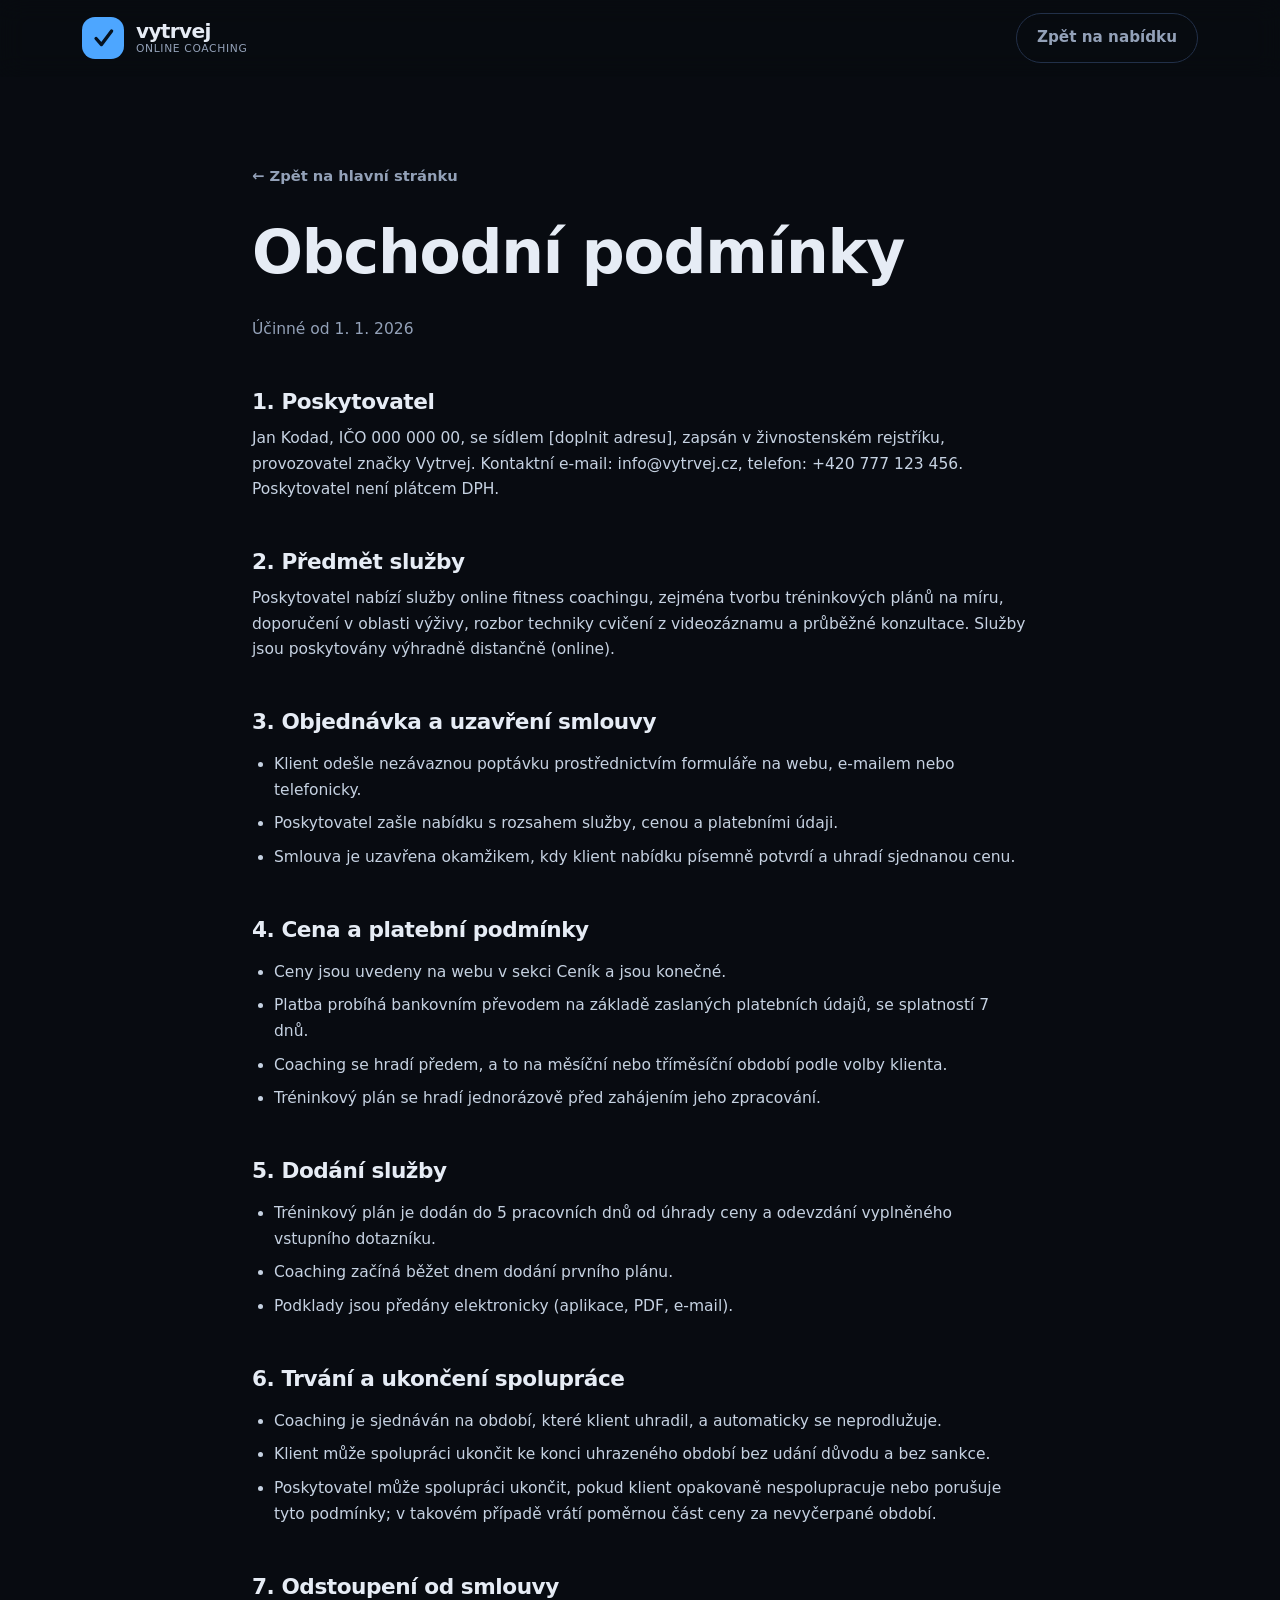
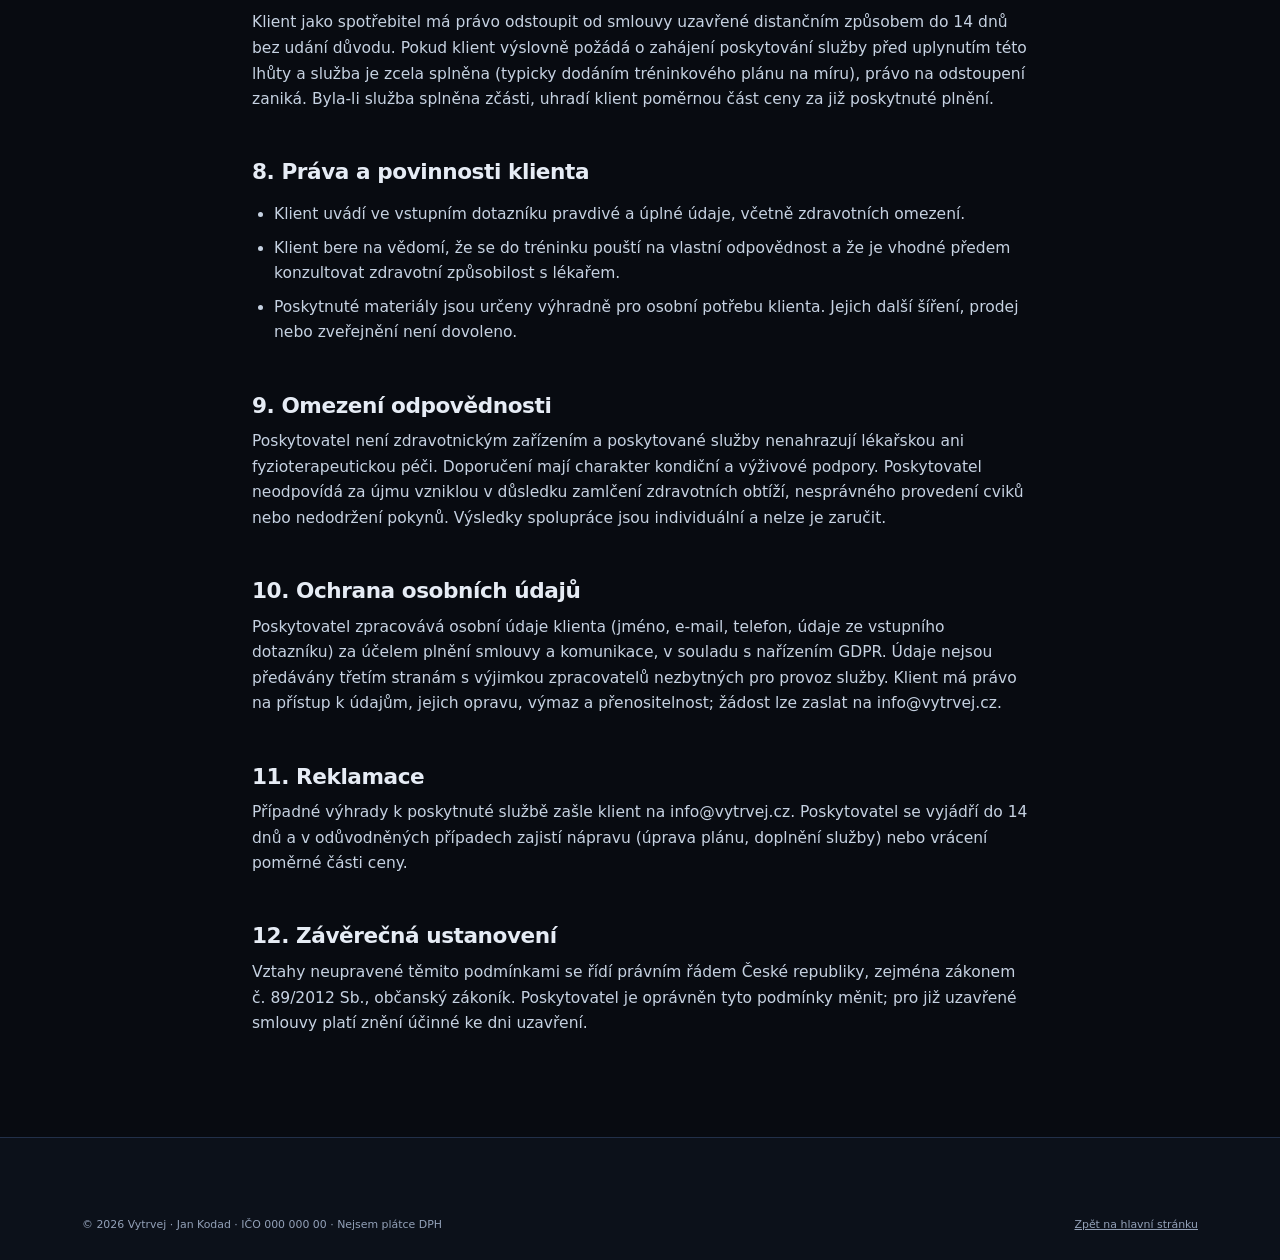
==== commit f0119863: "Add audience section, meal plan with cookbook, and checkmark logo - Turn the logo back into a checkm" ====
--- a/obchodni-podminky.html
+++ b/obchodni-podminky.html
@@ -7,7 +7,7 @@
 <meta name="description" content="Obchodní podmínky pro služby online fitness coachingu a tréninkových plánů na míru.">
 <meta name="robots" content="noindex">
 <meta name="theme-color" content="#080b11">
-<link rel="icon" href="data:image/svg+xml,%3Csvg xmlns='http://www.w3.org/2000/svg' viewBox='0 0 40 40'%3E%3Crect width='40' height='40' rx='11' fill='%234da6ff'/%3E%3Cpath d='M8 12 L19 29 L32 6' fill='none' stroke='%2306121f' stroke-width='4.6' stroke-linecap='round' stroke-linejoin='round'/%3E%3C/svg%3E">
+<link rel="icon" href="data:image/svg+xml,%3Csvg xmlns='http://www.w3.org/2000/svg' viewBox='0 0 40 40'%3E%3Crect width='40' height='40' rx='11' fill='%234da6ff'/%3E%3Cpath d='M9 20 L17 29 L32 9' fill='none' stroke='%2306121f' stroke-width='4.6' stroke-linecap='round' stroke-linejoin='round'/%3E%3C/svg%3E">
 <link rel="stylesheet" href="assets/css/styles.css">
 <style>
   .legal { padding: clamp(48px, 7vw, 84px) 0; }
@@ -25,7 +25,7 @@
   <div class="container header-inner">
     <a class="logo" href="index.html" aria-label="Vytrvej — domů">
       <span class="logo-mark" aria-hidden="true">
-        <svg viewBox="0 0 40 40"><path d="M8 12 L19 29 L32 6" fill="none" stroke="currentColor" stroke-width="5" stroke-linecap="round" stroke-linejoin="round"/></svg>
+        <svg viewBox="0 0 40 40"><path d="M9 20 L17 29 L32 9" fill="none" stroke="currentColor" stroke-width="5" stroke-linecap="round" stroke-linejoin="round"/></svg>
       </span>
       <span class="logo-text"><span class="logo-word">vytrvej</span><small>online coaching</small></span>
     </a>
--- a/assets/css/styles.css
+++ b/assets/css/styles.css
@@ -111,10 +111,10 @@
 .logo-mark svg { display: block; width: 27px; height: 27px; }
 .logo-text { display: flex; flex-direction: column; line-height: 1.14; }
 .logo-word { font-size: 1.26rem; font-weight: 800; letter-spacing: -.035em; }
-.logo-text small { font-weight: 500; font-size: .67rem; color: var(--muted); letter-spacing: .06em; text-transform: uppercase; }
+.logo-text small { white-space: nowrap; font-weight: 500; font-size: .67rem; color: var(--muted); letter-spacing: .06em; text-transform: uppercase; }
 
 .nav { display: flex; align-items: center; gap: 26px; }
-.nav a { text-decoration: none; font-size: .95rem; font-weight: 600; color: var(--muted); transition: color .2s ease; }
+.nav a { text-decoration: none; font-size: .95rem; font-weight: 600; color: var(--muted); white-space: nowrap; transition: color .2s ease; }
 .nav a:hover { color: var(--text); }
 .nav .nav-cta { color: var(--accent-ink); }
 
@@ -266,6 +266,49 @@
 .addon p { margin: 0; font-size: .88rem; color: var(--muted); }
 
 .price-legal { max-width: 640px; margin: 34px auto 0; text-align: center; font-size: .84rem; color: var(--muted); }
+
+/* ------------------------- Kuchařka ------------------------- */
+.book-grid { display: grid; grid-template-columns: 1.05fr .95fr; gap: 54px; align-items: center; }
+
+.book-features { list-style: none; margin: 0; padding: 0; display: grid; gap: 26px; }
+.book-features li { display: flex; gap: 18px; align-items: flex-start; }
+.book-features h3 { margin-bottom: .3em; }
+.book-features p { margin: 0; color: var(--muted); font-size: .95rem; }
+
+.book-note {
+  margin: 30px 0 0; padding: 16px 18px;
+  border-left: 3px solid var(--line); border-radius: 0 var(--radius-s) var(--radius-s) 0;
+  background: var(--surface); color: var(--muted); font-size: .87rem;
+}
+
+.book-visual { position: relative; }
+/* Záře nesmí přesahovat mimo sekci — na rozdíl od hera ji tu nic neořezává. */
+.book-visual .hero-blob { inset: 10% 4% -8% 8%; }
+.recipe-card {
+  position: relative; z-index: 1;
+  background: linear-gradient(180deg, var(--surface), #0d131d);
+  border: 1px solid var(--line); border-radius: 20px;
+  padding: 24px; box-shadow: var(--shadow);
+  transform: rotate(1deg);
+}
+.recipe-top { display: flex; align-items: center; gap: 10px; padding-bottom: 16px; border-bottom: 1px solid var(--line); font-size: .95rem; }
+
+.chips { display: flex; flex-wrap: wrap; gap: 8px; margin: 16px 0; }
+.chip {
+  padding: 6px 13px; border-radius: 999px;
+  background: rgba(77, 166, 255, .12); border: 1px solid rgba(77, 166, 255, .3);
+  color: var(--accent); font-size: .78rem; font-weight: 700;
+}
+
+.recipe-macros { list-style: none; margin: 0 0 18px; padding: 0; display: grid; grid-template-columns: repeat(4, 1fr); gap: 10px; text-align: center; }
+.recipe-macros li { padding: 12px 4px; background: var(--surface-2); border-radius: var(--radius-s); }
+.recipe-macros b { display: block; font-size: 1.05rem; }
+.recipe-macros span { font-size: .72rem; color: var(--muted); }
+
+.recipe-swap { list-style: none; margin: 0; padding: 14px 0 0; border-top: 1px dashed rgba(255, 255, 255, .09); display: grid; gap: 9px; }
+.recipe-swap li { display: flex; justify-content: space-between; gap: 14px; font-size: .88rem; }
+.recipe-swap span { color: var(--muted); }
+.recipe-swap b { color: var(--accent); font-weight: 600; }
 
 /* ------------------------- Kroky ------------------------- */
 .steps { counter-reset: step; list-style: none; margin: 0; padding: 0; display: grid; grid-template-columns: repeat(4, 1fr); gap: 24px; }
@@ -389,20 +432,9 @@
 }
 
 /* ------------------------- Responzivita ------------------------- */
-@media (max-width: 980px) {
-  .hero-grid { grid-template-columns: 1fr; gap: 44px; }
-  .hero-visual { max-width: 460px; }
-  .grid-3, .grid-2, .addon-grid { grid-template-columns: 1fr 1fr; }
-  .steps { grid-template-columns: 1fr 1fr; }
-  .steps li::after { display: none; }
-  .about-grid { grid-template-columns: 1fr; gap: 34px; }
-  .about-photo { max-width: 280px; }
-  .footer-inner { grid-template-columns: 1fr 1fr; }
-}
-
-@media (max-width: 760px) {
-  body { font-size: 16px; }
-
+/* Navigace se sbaluje dřív než zbytek layoutu — šest položek se vodorovně
+   vejde až zhruba od 1000 px, níž už se text láme do více řádků. */
+@media (max-width: 1000px) {
   .nav {
     position: fixed; inset: 76px 0 auto; z-index: 90;
     flex-direction: column; align-items: stretch; gap: 4px;
@@ -415,9 +447,28 @@
   .nav a { padding: 13px 4px; border-bottom: 1px solid var(--line); font-size: 1rem; }
   .nav .nav-cta { justify-content: center; margin-top: 14px; border-bottom: 0; }
   .nav-toggle { display: flex; }
+}
+
+@media (max-width: 980px) {
+  .hero-grid { grid-template-columns: 1fr; gap: 44px; }
+  .hero-visual { max-width: 460px; }
+  .grid-3, .grid-2, .addon-grid { grid-template-columns: 1fr 1fr; }
+  .steps { grid-template-columns: 1fr 1fr; }
+  .steps li::after { display: none; }
+  .about-grid { grid-template-columns: 1fr; gap: 34px; }
+  .about-photo { max-width: 280px; }
+  .book-grid { grid-template-columns: 1fr; gap: 40px; }
+  .book-visual { max-width: 480px; }
+  .footer-inner { grid-template-columns: 1fr 1fr; }
+}
+
+@media (max-width: 760px) {
+  body { font-size: 16px; }
+
 
   .stats-grid { grid-template-columns: 1fr 1fr; gap: 26px 12px; }
   .grid-3, .grid-2, .addon-grid, .steps, .form-row, .footer-inner { grid-template-columns: 1fr; }
+  .recipe-macros { grid-template-columns: 1fr 1fr; }
   .price-card.featured { order: -1; }
   .hero-actions .btn { flex: 1 1 100%; }
   .footer-bottom { flex-direction: column; }
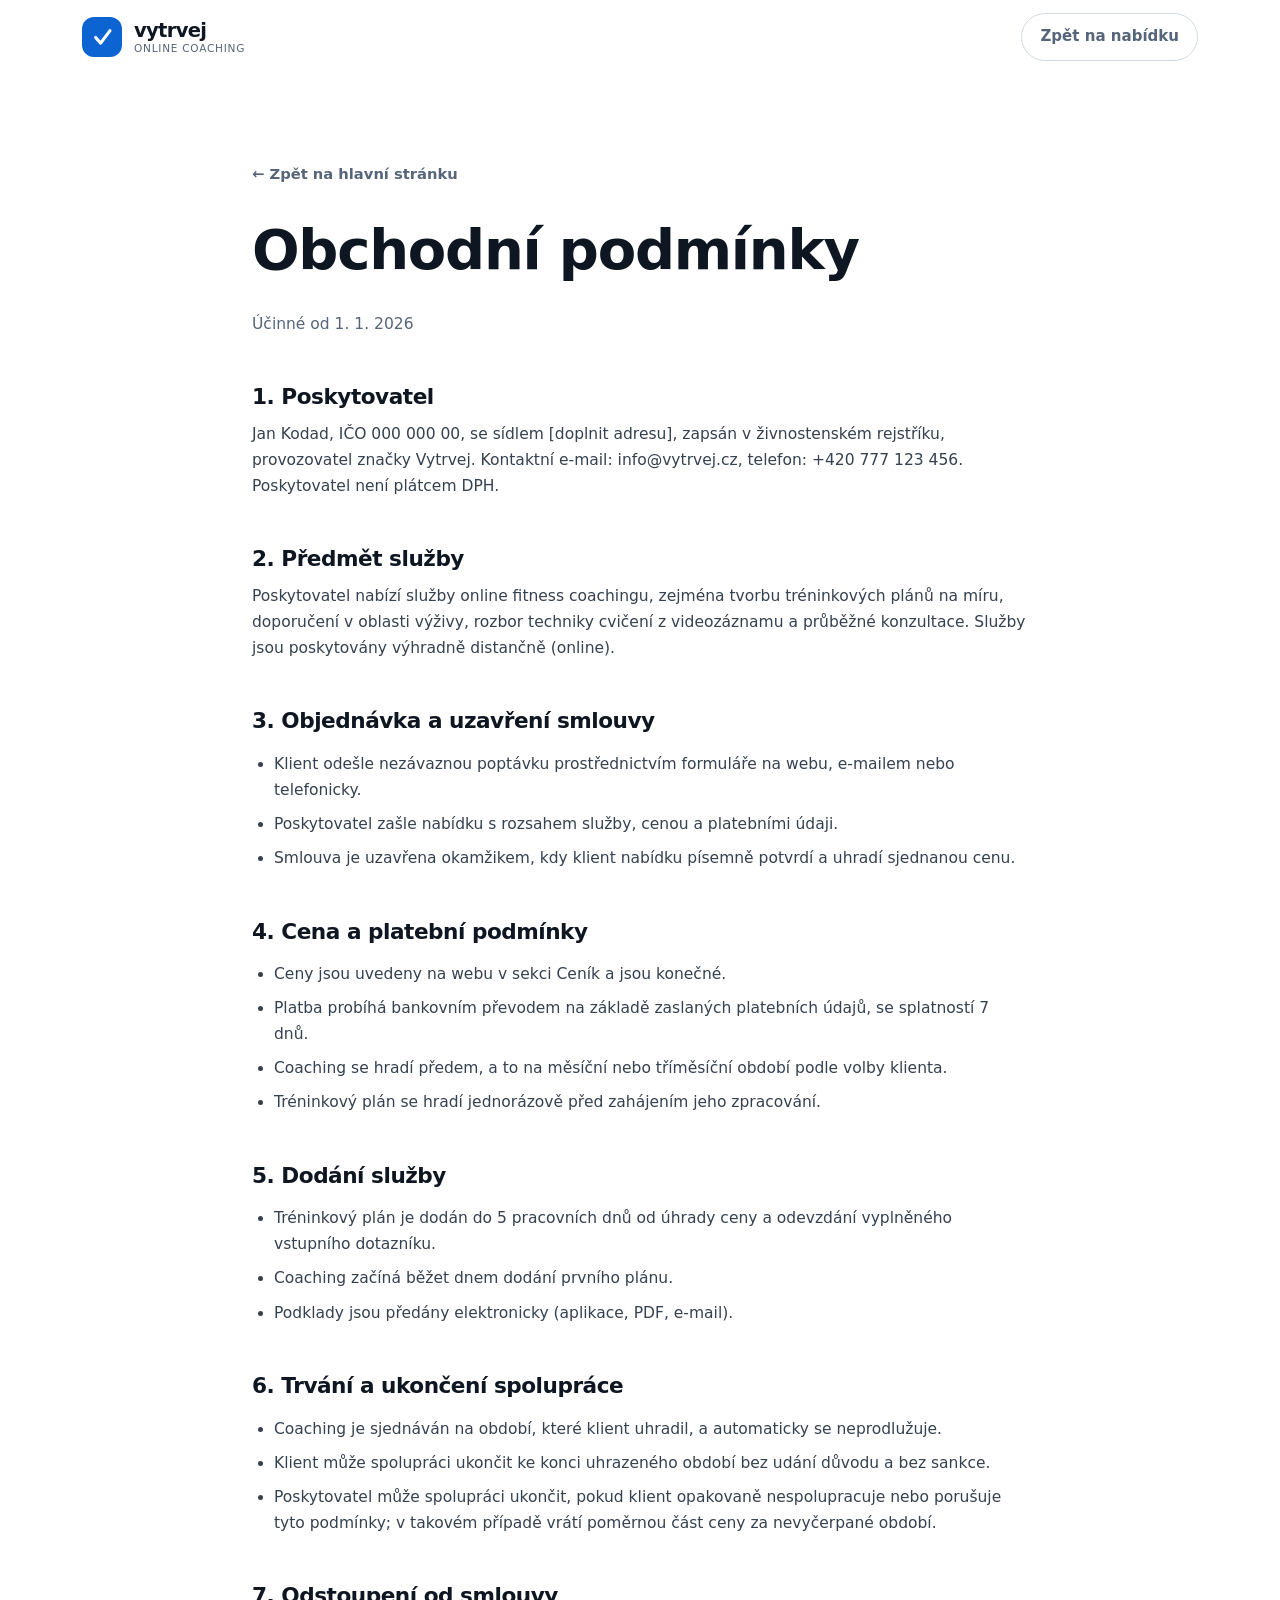
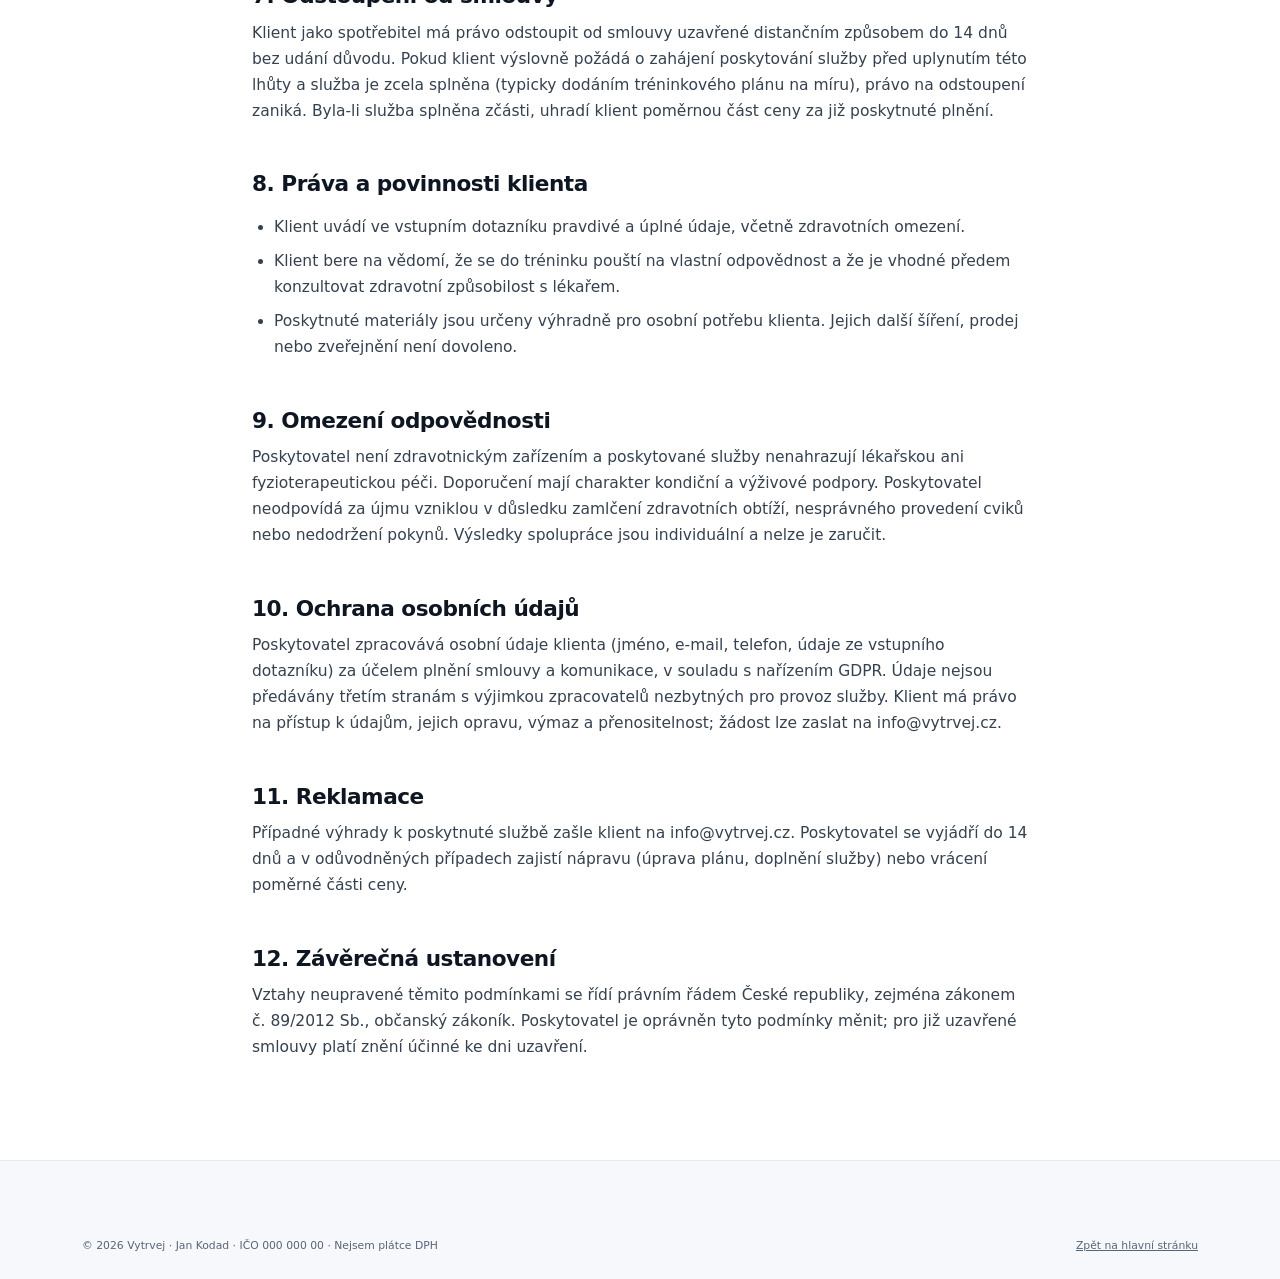
==== commit 2ad11cf0: "Switch the site to a light, pared-back visual Flip the palette to a white background and rework the " ====
--- a/obchodni-podminky.html
+++ b/obchodni-podminky.html
@@ -6,14 +6,14 @@
 <title>Obchodní podmínky — Vytrvej</title>
 <meta name="description" content="Obchodní podmínky pro služby online fitness coachingu a tréninkových plánů na míru.">
 <meta name="robots" content="noindex">
-<meta name="theme-color" content="#080b11">
-<link rel="icon" href="data:image/svg+xml,%3Csvg xmlns='http://www.w3.org/2000/svg' viewBox='0 0 40 40'%3E%3Crect width='40' height='40' rx='11' fill='%234da6ff'/%3E%3Cpath d='M9 20 L17 29 L32 9' fill='none' stroke='%2306121f' stroke-width='4.6' stroke-linecap='round' stroke-linejoin='round'/%3E%3C/svg%3E">
+<meta name="theme-color" content="#ffffff">
+<link rel="icon" href="data:image/svg+xml,%3Csvg xmlns='http://www.w3.org/2000/svg' viewBox='0 0 40 40'%3E%3Crect width='40' height='40' rx='11' fill='%230b64d1'/%3E%3Cpath d='M9 20 L17 29 L32 9' fill='none' stroke='%23ffffff' stroke-width='4.6' stroke-linecap='round' stroke-linejoin='round'/%3E%3C/svg%3E">
 <link rel="stylesheet" href="assets/css/styles.css">
 <style>
   .legal { padding: clamp(48px, 7vw, 84px) 0; }
   .legal h2 { font-size: 1.35rem; margin-top: 2.2em; }
   .legal h1 + p { color: var(--muted); }
-  .legal p, .legal li { color: #c6d2e2; font-size: .97rem; }
+  .legal p, .legal li { color: #35414f; font-size: .97rem; }
   .legal ul { padding-left: 22px; display: grid; gap: 8px; margin-bottom: 1.4rem; }
   .legal .back { display: inline-flex; align-items: center; gap: 8px; margin-bottom: 30px; color: var(--muted); text-decoration: none; font-weight: 600; font-size: .92rem; }
   .legal .back:hover { color: var(--accent); }
--- a/assets/css/styles.css
+++ b/assets/css/styles.css
@@ -1,24 +1,26 @@
 /* =====================================================================
    Vytrvej — online fitness coaching s Janem Kodadem
-   Styly prodejní stránky
+   Styly prodejní stránky — světlé, klidné, bez zbytečné dekorace
    ===================================================================== */
 
 :root {
-  --bg:        #080b11;
-  --bg-alt:    #0c111a;
-  --surface:   #111825;
-  --surface-2: #161f2f;
-  --line:      #223049;
-  --text:      #e6ecf5;
-  --muted:     #93a1b8;
-  --accent:    #4da6ff;
-  --accent-dk: #2b8cf0;
-  --accent-ink:#06121f;
-
-  --radius:   16px;
+  --bg:          #ffffff;
+  --bg-alt:      #f6f8fb;
+  --surface:     #ffffff;
+  --surface-2:   #f4f7fa;
+  --line:        #e5e9f0;
+  --line-strong: #d2d9e4;
+  --text:        #0e1621;
+  --muted:       #56657a;
+  --accent:      #0b64d1;
+  --accent-dk:   #0950ab;
+  --accent-soft: #eaf2fd;
+  --accent-ink:  #ffffff;
+
+  --radius:   14px;
   --radius-s: 10px;
   --container: 1160px;
-  --shadow: 0 20px 50px rgba(0, 0, 0, .45);
+  --shadow:    0 1px 2px rgba(14, 22, 33, .04), 0 10px 30px rgba(14, 22, 33, .06);
 
   --font: "Inter", "Segoe UI", system-ui, -apple-system, "Helvetica Neue", Arial, sans-serif;
 }
@@ -34,7 +36,7 @@
   color: var(--text);
   font-family: var(--font);
   font-size: 17px;
-  line-height: 1.65;
+  line-height: 1.68;
   -webkit-font-smoothing: antialiased;
   overflow-x: hidden;
 }
@@ -42,15 +44,10 @@
 img, svg { max-width: 100%; }
 a { color: inherit; }
 
-h1, h2, h3, h4 {
-  line-height: 1.15;
-  margin: 0 0 .5em;
-  letter-spacing: -.02em;
-  font-weight: 800;
-}
-h1 { font-size: clamp(2.2rem, 5.2vw, 3.75rem); }
-h2 { font-size: clamp(1.75rem, 3.6vw, 2.6rem); }
-h3 { font-size: 1.2rem; }
+h1, h2, h3, h4 { line-height: 1.18; margin: 0 0 .5em; letter-spacing: -.022em; font-weight: 800; }
+h1 { font-size: clamp(2.1rem, 5vw, 3.5rem); }
+h2 { font-size: clamp(1.7rem, 3.4vw, 2.4rem); }
+h3 { font-size: 1.16rem; font-weight: 700; }
 p  { margin: 0 0 1rem; }
 
 .container { width: 100%; max-width: var(--container); margin-inline: auto; padding-inline: 22px; }
@@ -63,65 +60,61 @@
 }
 .skip-link:focus { left: 0; }
 
-:focus-visible { outline: 3px solid var(--accent); outline-offset: 3px; border-radius: 4px; }
+:focus-visible { outline: 2px solid var(--accent); outline-offset: 3px; border-radius: 4px; }
 
 .svg-sprite { display: none; }
 .ico { width: 20px; height: 20px; flex: 0 0 auto; color: var(--accent); }
-.ico-lg { width: 30px; height: 30px; }
+.ico-lg { width: 28px; height: 28px; }
 
 /* ------------------------- Tlačítka ------------------------- */
 .btn {
   display: inline-flex; align-items: center; justify-content: center; gap: .5em;
-  padding: 15px 28px;
+  padding: 14px 26px;
   border: 1px solid transparent;
   border-radius: 999px;
-  font: inherit; font-weight: 700; font-size: .98rem;
+  font: inherit; font-weight: 700; font-size: .97rem;
   text-decoration: none; cursor: pointer;
-  transition: transform .15s ease, background-color .2s ease, border-color .2s ease, color .2s ease;
-}
-.btn:hover { transform: translateY(-2px); }
-.btn:active { transform: translateY(0); }
+  transition: background-color .18s ease, border-color .18s ease, color .18s ease;
+}
 .btn-primary { background: var(--accent); color: var(--accent-ink); }
 .btn-primary:hover { background: var(--accent-dk); }
-.btn-ghost { background: transparent; color: var(--text); border-color: var(--line); }
+.btn-ghost { background: var(--surface); color: var(--text); border-color: var(--line-strong); }
 .btn-ghost:hover { border-color: var(--accent); color: var(--accent); }
-.btn-sm { padding: 11px 20px; font-size: .9rem; }
+.btn-sm { padding: 10px 18px; font-size: .9rem; }
 .btn-block { display: flex; width: 100%; }
 
 /* ------------------------- Hlavička ------------------------- */
 .site-header {
   position: sticky; top: 0; z-index: 100;
-  background: rgba(8, 11, 17, .82);
+  background: rgba(255, 255, 255, .86);
   backdrop-filter: blur(12px);
   border-bottom: 1px solid transparent;
   transition: border-color .25s ease, background-color .25s ease;
 }
-.site-header.is-scrolled { border-bottom-color: var(--line); background: rgba(8, 11, 17, .95); }
-
-.header-inner { display: flex; align-items: center; justify-content: space-between; gap: 18px; min-height: 76px; }
+.site-header.is-scrolled { border-bottom-color: var(--line); background: rgba(255, 255, 255, .96); }
+
+.header-inner { display: flex; align-items: center; justify-content: space-between; gap: 18px; min-height: 74px; }
 
 .logo { display: inline-flex; align-items: center; gap: 12px; text-decoration: none; font-weight: 800; }
 .logo-mark {
   display: grid; place-items: center;
-  width: 42px; height: 42px; border-radius: 13px;
+  width: 40px; height: 40px; border-radius: 12px;
   background: var(--accent); color: var(--accent-ink);
-  transition: transform .25s ease;
-}
-.logo:hover .logo-mark { transform: translateY(-2px); }
-.logo-mark svg { display: block; width: 27px; height: 27px; }
+}
+.logo-mark svg { display: block; width: 25px; height: 25px; }
 .logo-text { display: flex; flex-direction: column; line-height: 1.14; }
-.logo-word { font-size: 1.26rem; font-weight: 800; letter-spacing: -.035em; }
-.logo-text small { white-space: nowrap; font-weight: 500; font-size: .67rem; color: var(--muted); letter-spacing: .06em; text-transform: uppercase; }
+.logo-word { font-size: 1.22rem; font-weight: 800; letter-spacing: -.035em; }
+.logo-text small { white-space: nowrap; font-weight: 500; font-size: .66rem; color: var(--muted); letter-spacing: .07em; text-transform: uppercase; }
 
 .nav { display: flex; align-items: center; gap: 26px; }
-.nav a { text-decoration: none; font-size: .95rem; font-weight: 600; color: var(--muted); white-space: nowrap; transition: color .2s ease; }
+.nav a { text-decoration: none; font-size: .94rem; font-weight: 600; color: var(--muted); white-space: nowrap; transition: color .18s ease; }
 .nav a:hover { color: var(--text); }
 .nav .nav-cta { color: var(--accent-ink); }
 
 .nav-toggle {
   display: none; flex-direction: column; gap: 5px;
-  width: 46px; height: 46px; padding: 12px;
-  background: transparent; border: 1px solid var(--line); border-radius: 12px; cursor: pointer;
+  width: 44px; height: 44px; padding: 12px;
+  background: transparent; border: 1px solid var(--line-strong); border-radius: 12px; cursor: pointer;
 }
 .nav-toggle span { display: block; height: 2px; background: var(--text); border-radius: 2px; transition: transform .25s ease, opacity .2s ease; }
 .nav-toggle[aria-expanded="true"] span:nth-child(1) { transform: translateY(7px) rotate(45deg); }
@@ -129,306 +122,294 @@
 .nav-toggle[aria-expanded="true"] span:nth-child(3) { transform: translateY(-7px) rotate(-45deg); }
 
 /* ------------------------- Hero ------------------------- */
-.hero { position: relative; padding: clamp(56px, 8vw, 96px) 0 clamp(60px, 8vw, 100px); overflow: hidden; }
-.hero::before {
-  content: ""; position: absolute; inset: -30% -10% auto -10%; height: 620px;
-  background: radial-gradient(60% 60% at 20% 20%, rgba(77, 166, 255, .13), transparent 70%);
-  pointer-events: none;
-}
-.hero-grid { position: relative; display: grid; grid-template-columns: 1.08fr .92fr; gap: 56px; align-items: center; }
+.hero { padding: clamp(52px, 7.5vw, 92px) 0 clamp(56px, 7.5vw, 96px); }
+.hero-grid { display: grid; grid-template-columns: 1.08fr .92fr; gap: 56px; align-items: center; }
 
 .eyebrow {
-  display: inline-block; margin: 0 0 18px;
-  font-size: .78rem; font-weight: 700; letter-spacing: .14em; text-transform: uppercase;
+  display: inline-block; margin: 0 0 16px;
+  font-size: .76rem; font-weight: 700; letter-spacing: .13em; text-transform: uppercase;
   color: var(--accent);
 }
-.hl {
-  background: linear-gradient(180deg, transparent 62%, rgba(77, 166, 255, .3) 62%);
-  padding-inline: 2px;
-}
-.lead { font-size: clamp(1.03rem, 1.6vw, 1.18rem); color: var(--muted); max-width: 54ch; }
-
-.hero-actions { display: flex; flex-wrap: wrap; gap: 14px; margin: 30px 0 26px; }
+.hl { background: linear-gradient(180deg, transparent 64%, var(--accent-soft) 64%); padding-inline: 2px; }
+.lead { font-size: clamp(1.02rem, 1.5vw, 1.16rem); color: var(--muted); max-width: 54ch; }
+
+.hero-actions { display: flex; flex-wrap: wrap; gap: 12px; margin: 28px 0 24px; }
 
 .hero-points { display: flex; flex-wrap: wrap; gap: 10px 26px; list-style: none; margin: 0; padding: 0; }
-.hero-points li { display: flex; align-items: center; gap: 9px; font-size: .93rem; color: var(--muted); }
+.hero-points li { display: flex; align-items: center; gap: 9px; font-size: .92rem; color: var(--muted); }
 
 /* Ukázková karta tréninku */
 .hero-visual { position: relative; }
-.hero-blob {
-  position: absolute; inset: 12% -14% -14% 14%; z-index: 0;
-  background: radial-gradient(closest-side, rgba(77, 166, 255, .16), transparent);
-  filter: blur(14px);
-}
 .hero-card {
-  position: relative; z-index: 1;
-  background: linear-gradient(180deg, var(--surface), #0d131d);
-  border: 1px solid var(--line); border-radius: 20px;
+  background: var(--surface);
+  border: 1px solid var(--line); border-radius: 18px;
   padding: 24px; box-shadow: var(--shadow);
-  transform: rotate(-1.2deg);
-}
-.hero-card-top { display: flex; align-items: center; gap: 10px; padding-bottom: 14px; border-bottom: 1px solid var(--line); font-size: .95rem; }
-.dot { width: 9px; height: 9px; border-radius: 50%; background: var(--accent); box-shadow: 0 0 0 4px rgba(77, 166, 255, .16); }
-.hero-list { list-style: none; margin: 14px 0; padding: 0; }
-.hero-list li { display: flex; justify-content: space-between; gap: 14px; padding: 11px 0; border-bottom: 1px dashed rgba(255, 255, 255, .07); font-size: .93rem; }
+}
+.hero-card-top { display: flex; align-items: center; gap: 10px; padding-bottom: 14px; border-bottom: 1px solid var(--line); font-size: .94rem; }
+.dot { width: 8px; height: 8px; border-radius: 50%; background: var(--accent); box-shadow: 0 0 0 4px var(--accent-soft); }
+.hero-list { list-style: none; margin: 12px 0; padding: 0; }
+.hero-list li { display: flex; justify-content: space-between; gap: 14px; padding: 11px 0; border-bottom: 1px solid var(--line); font-size: .92rem; }
 .hero-list li span { color: var(--muted); }
 .hero-list b { white-space: nowrap; }
 .hero-list i { font-style: normal; color: var(--accent); font-weight: 600; }
-.hero-card-foot { padding-top: 8px; }
+.hero-card-foot { padding-top: 10px; }
 .hero-card-foot small { color: var(--muted); font-size: .82rem; }
-.progress { height: 7px; border-radius: 99px; background: var(--surface-2); overflow: hidden; margin-bottom: 10px; }
-.progress span { display: block; height: 100%; background: linear-gradient(90deg, var(--accent-dk), var(--accent)); border-radius: 99px; }
+.progress { height: 6px; border-radius: 99px; background: var(--surface-2); overflow: hidden; margin-bottom: 10px; }
+.progress span { display: block; height: 100%; background: var(--accent); border-radius: 99px; }
 
 /* ------------------------- Statistiky ------------------------- */
-.stats-bar { border-block: 1px solid var(--line); background: var(--bg-alt); }
+.stats-bar { border-block: 1px solid var(--line); }
 .stats-grid { display: grid; grid-template-columns: repeat(4, 1fr); gap: 20px; padding-block: 34px; text-align: center; }
-.stat b { display: block; font-size: clamp(1.7rem, 3.4vw, 2.35rem); font-weight: 800; color: var(--accent); letter-spacing: -.02em; }
-.stat span { font-size: .88rem; color: var(--muted); }
+.stat b { display: block; font-size: clamp(1.65rem, 3.2vw, 2.2rem); font-weight: 800; letter-spacing: -.025em; }
+.stat span { font-size: .87rem; color: var(--muted); }
 
 /* ------------------------- Sekce ------------------------- */
-.section { padding: clamp(64px, 8vw, 104px) 0; }
+.section { padding: clamp(60px, 7.5vw, 100px) 0; }
 .section-alt { background: var(--bg-alt); }
-.section-head { max-width: 720px; margin: 0 auto clamp(36px, 5vw, 56px); text-align: center; }
+.section-head { max-width: 700px; margin: 0 auto clamp(36px, 5vw, 54px); text-align: center; }
 .section-sub { color: var(--muted); margin: 0; }
 
-.grid-3 { display: grid; grid-template-columns: repeat(3, 1fr); gap: 22px; }
-.grid-2 { display: grid; grid-template-columns: repeat(2, 1fr); gap: 22px; }
+.grid-3 { display: grid; grid-template-columns: repeat(3, 1fr); gap: 20px; }
+.grid-2 { display: grid; grid-template-columns: repeat(2, 1fr); gap: 20px; }
 
 .card {
   background: var(--surface);
   border: 1px solid var(--line);
   border-radius: var(--radius);
-  padding: 30px 26px;
-  transition: border-color .25s ease, transform .25s ease;
-}
-.card:hover { border-color: #31435f; transform: translateY(-3px); }
+  padding: 28px 26px;
+  transition: border-color .2s ease;
+}
+.card:hover { border-color: var(--line-strong); }
 .problem h3 { margin-top: 16px; }
-.problem p { color: var(--muted); margin: 0; font-size: .95rem; }
-
-.features { gap: 26px; }
-.feature { display: flex; gap: 18px; align-items: flex-start; }
+.problem p { color: var(--muted); margin: 0; font-size: .94rem; }
+
+.features { gap: 26px 40px; }
+.feature { display: flex; gap: 16px; align-items: flex-start; }
 .feature h3 { margin-bottom: .35em; }
-.feature p { color: var(--muted); margin: 0; font-size: .96rem; }
+.feature p { color: var(--muted); margin: 0; font-size: .95rem; }
 
 /* ------------------------- Ceník ------------------------- */
 .billing-toggle {
-  display: inline-flex; gap: 6px; margin-top: 26px; padding: 6px;
-  background: var(--surface); border: 1px solid var(--line); border-radius: 999px;
+  display: inline-flex; gap: 4px; margin-top: 26px; padding: 5px;
+  background: var(--surface-2); border: 1px solid var(--line); border-radius: 999px;
 }
 .billing-toggle button {
-  padding: 10px 20px; border: 0; border-radius: 999px;
+  padding: 9px 19px; border: 0; border-radius: 999px;
   background: transparent; color: var(--muted);
-  font: inherit; font-size: .92rem; font-weight: 700; cursor: pointer;
-  transition: background-color .2s ease, color .2s ease;
+  font: inherit; font-size: .9rem; font-weight: 700; cursor: pointer;
+  transition: background-color .18s ease, color .18s ease;
 }
 .billing-toggle button.is-active { background: var(--accent); color: var(--accent-ink); }
-.save { font-size: .78rem; opacity: .85; }
+.save { font-size: .77rem; opacity: .9; }
 
 .pricing { align-items: start; }
 .price-card { position: relative; display: flex; flex-direction: column; height: 100%; }
-.price-card.featured {
-  border-color: var(--accent);
-  background: linear-gradient(180deg, rgba(77, 166, 255, .07), var(--surface) 40%);
-  box-shadow: var(--shadow);
-}
+.price-card.featured { border-color: var(--accent); box-shadow: var(--shadow); }
 .badge {
-  position: absolute; top: -13px; left: 50%; transform: translateX(-50%);
-  padding: 6px 16px; border-radius: 999px;
+  position: absolute; top: -12px; left: 50%; transform: translateX(-50%);
+  padding: 5px 15px; border-radius: 999px;
   background: var(--accent); color: var(--accent-ink);
-  font-size: .74rem; font-weight: 800; letter-spacing: .08em; text-transform: uppercase;
+  font-size: .72rem; font-weight: 700; letter-spacing: .07em; text-transform: uppercase;
   white-space: nowrap;
 }
-.price-card h3 { font-size: 1.32rem; margin-bottom: .25em; }
-.price-note { color: var(--muted); font-size: .88rem; margin: 0 0 18px; }
+.price-card h3 { font-size: 1.28rem; font-weight: 800; margin-bottom: .25em; }
+.price-note { color: var(--muted); font-size: .87rem; margin: 0 0 18px; }
 .price { display: flex; align-items: baseline; gap: 8px; margin: 0; }
-.price b { font-size: clamp(2.1rem, 4vw, 2.7rem); font-weight: 800; letter-spacing: -.03em; }
-.price span { color: var(--muted); font-size: .93rem; font-weight: 600; }
-.price-sub { color: var(--muted); font-size: .84rem; margin: 4px 0 22px; }
+.price b { font-size: clamp(2rem, 3.8vw, 2.5rem); font-weight: 800; letter-spacing: -.03em; }
+.price span { color: var(--muted); font-size: .92rem; font-weight: 600; }
+.price-sub { color: var(--muted); font-size: .83rem; margin: 4px 0 22px; }
 
 .tick-list { list-style: none; margin: 0 0 26px; padding: 0; display: grid; gap: 11px; flex: 1 1 auto; }
-.tick-list li { position: relative; padding-left: 30px; font-size: .94rem; color: #c6d2e2; }
+.tick-list li { position: relative; padding-left: 29px; font-size: .93rem; }
 .tick-list li::before {
   content: ""; position: absolute; left: 0; top: .35em;
   width: 18px; height: 18px; border-radius: 50%;
-  background: rgba(77, 166, 255, .14) url("data:image/svg+xml,%3Csvg xmlns='http://www.w3.org/2000/svg' viewBox='0 0 24 24' fill='none' stroke='%234da6ff' stroke-width='3.4' stroke-linecap='round' stroke-linejoin='round'%3E%3Cpath d='M20 6 9 17l-5-5'/%3E%3C/svg%3E") center / 12px no-repeat;
-}
-.tick-list b { color: var(--text); }
-
-.addons { margin-top: 56px; }
-.addons h3 { text-align: center; margin-bottom: 24px; }
+  background: var(--accent-soft) url("data:image/svg+xml,%3Csvg xmlns='http://www.w3.org/2000/svg' viewBox='0 0 24 24' fill='none' stroke='%230b64d1' stroke-width='3.4' stroke-linecap='round' stroke-linejoin='round'%3E%3Cpath d='M20 6 9 17l-5-5'/%3E%3C/svg%3E") center / 11px no-repeat;
+}
+
+.addons { margin-top: 54px; }
+.addons h3 { text-align: center; margin-bottom: 22px; }
 .addon-grid { display: grid; grid-template-columns: repeat(3, 1fr); gap: 18px; }
-.addon {
-  background: var(--surface-2); border: 1px solid var(--line);
-  border-radius: var(--radius-s); padding: 22px;
-}
+.addon { background: var(--surface); border: 1px solid var(--line); border-radius: var(--radius-s); padding: 22px; }
 .addon b { display: block; font-size: 1rem; }
 .addon span { display: inline-block; margin: 4px 0 10px; color: var(--accent); font-weight: 800; }
 .addon p { margin: 0; font-size: .88rem; color: var(--muted); }
 
-.price-legal { max-width: 640px; margin: 34px auto 0; text-align: center; font-size: .84rem; color: var(--muted); }
+.price-legal { max-width: 640px; margin: 32px auto 0; text-align: center; font-size: .84rem; color: var(--muted); }
 
 /* ------------------------- Kuchařka ------------------------- */
 .book-grid { display: grid; grid-template-columns: 1.05fr .95fr; gap: 54px; align-items: center; }
 
-.book-features { list-style: none; margin: 0; padding: 0; display: grid; gap: 26px; }
-.book-features li { display: flex; gap: 18px; align-items: flex-start; }
+.book-features { list-style: none; margin: 0; padding: 0; display: grid; gap: 24px; }
+.book-features li { display: flex; gap: 16px; align-items: flex-start; }
 .book-features h3 { margin-bottom: .3em; }
-.book-features p { margin: 0; color: var(--muted); font-size: .95rem; }
+.book-features p { margin: 0; color: var(--muted); font-size: .94rem; }
 
 .book-note {
-  margin: 30px 0 0; padding: 16px 18px;
-  border-left: 3px solid var(--line); border-radius: 0 var(--radius-s) var(--radius-s) 0;
-  background: var(--surface); color: var(--muted); font-size: .87rem;
+  margin: 28px 0 0; padding: 16px 18px;
+  border-left: 3px solid var(--line-strong); border-radius: 0 var(--radius-s) var(--radius-s) 0;
+  background: var(--surface-2); color: var(--muted); font-size: .86rem;
 }
 
 .book-visual { position: relative; }
-/* Záře nesmí přesahovat mimo sekci — na rozdíl od hera ji tu nic neořezává. */
-.book-visual .hero-blob { inset: 10% 4% -8% 8%; }
 .recipe-card {
-  position: relative; z-index: 1;
-  background: linear-gradient(180deg, var(--surface), #0d131d);
-  border: 1px solid var(--line); border-radius: 20px;
+  background: var(--surface);
+  border: 1px solid var(--line); border-radius: 18px;
   padding: 24px; box-shadow: var(--shadow);
-  transform: rotate(1deg);
-}
-.recipe-top { display: flex; align-items: center; gap: 10px; padding-bottom: 16px; border-bottom: 1px solid var(--line); font-size: .95rem; }
+}
+.recipe-top { display: flex; align-items: center; gap: 10px; padding-bottom: 16px; border-bottom: 1px solid var(--line); font-size: .94rem; }
 
 .chips { display: flex; flex-wrap: wrap; gap: 8px; margin: 16px 0; }
 .chip {
-  padding: 6px 13px; border-radius: 999px;
-  background: rgba(77, 166, 255, .12); border: 1px solid rgba(77, 166, 255, .3);
-  color: var(--accent); font-size: .78rem; font-weight: 700;
-}
-
-.recipe-macros { list-style: none; margin: 0 0 18px; padding: 0; display: grid; grid-template-columns: repeat(4, 1fr); gap: 10px; text-align: center; }
+  padding: 5px 12px; border-radius: 999px;
+  background: var(--accent-soft); color: var(--accent);
+  font-size: .77rem; font-weight: 700;
+}
+
+.recipe-macros { list-style: none; margin: 0 0 18px; padding: 0; display: grid; grid-template-columns: repeat(4, 1fr); gap: 8px; text-align: center; }
 .recipe-macros li { padding: 12px 4px; background: var(--surface-2); border-radius: var(--radius-s); }
-.recipe-macros b { display: block; font-size: 1.05rem; }
-.recipe-macros span { font-size: .72rem; color: var(--muted); }
-
-.recipe-swap { list-style: none; margin: 0; padding: 14px 0 0; border-top: 1px dashed rgba(255, 255, 255, .09); display: grid; gap: 9px; }
-.recipe-swap li { display: flex; justify-content: space-between; gap: 14px; font-size: .88rem; }
+.recipe-macros b { display: block; font-size: 1.02rem; }
+.recipe-macros span { font-size: .71rem; color: var(--muted); }
+
+.recipe-swap { list-style: none; margin: 0; padding: 14px 0 0; border-top: 1px solid var(--line); display: grid; gap: 9px; }
+.recipe-swap li { display: flex; justify-content: space-between; gap: 14px; font-size: .87rem; }
 .recipe-swap span { color: var(--muted); }
 .recipe-swap b { color: var(--accent); font-weight: 600; }
 
 /* ------------------------- Kroky ------------------------- */
-.steps { counter-reset: step; list-style: none; margin: 0; padding: 0; display: grid; grid-template-columns: repeat(4, 1fr); gap: 24px; }
-.steps li { position: relative; padding-top: 8px; }
+.steps { list-style: none; margin: 0; padding: 0; display: grid; grid-template-columns: repeat(4, 1fr); gap: 24px; }
+.steps li { position: relative; }
 .steps li::after {
-  content: ""; position: absolute; top: 30px; left: 62px; right: -24px; height: 1px;
-  background: linear-gradient(90deg, var(--line), transparent);
+  content: ""; position: absolute; top: 24px; left: 60px; right: -24px; height: 1px;
+  background: var(--line);
 }
 .steps li:last-child::after { display: none; }
 .step-num {
   display: grid; place-items: center;
-  width: 52px; height: 52px; margin-bottom: 18px;
-  border-radius: 16px; background: var(--surface); border: 1px solid var(--line);
-  color: var(--accent); font-size: 1.25rem; font-weight: 800;
-}
-.steps h3 { font-size: 1.1rem; }
-.steps p { color: var(--muted); font-size: .94rem; margin: 0; }
+  width: 48px; height: 48px; margin-bottom: 18px;
+  border-radius: 14px; background: var(--accent-soft);
+  color: var(--accent); font-size: 1.2rem; font-weight: 800;
+}
+.steps h3 { font-size: 1.08rem; }
+.steps p { color: var(--muted); font-size: .93rem; margin: 0; }
 
 /* ------------------------- O mně ------------------------- */
 .about-grid { display: grid; grid-template-columns: .8fr 1.2fr; gap: 54px; align-items: center; }
-.photo-frame { position: relative; border-radius: 20px; overflow: hidden; border: 1px solid var(--line); background: var(--surface); }
-.photo-frame img, .photo-frame svg { display: block; width: 100%; height: auto; }
+.photo-frame {
+  position: relative; aspect-ratio: 3 / 4;
+  border-radius: 18px; overflow: hidden;
+  border: 1px solid var(--line); background: var(--surface-2);
+}
+.photo-frame img, .photo-frame .photo-fallback {
+  position: absolute; inset: 0;
+  display: block; width: 100%; height: 100%; object-fit: cover;
+}
+/* Výřez fotky. První hodnota posouvá vodorovně: 50 % je střed,
+   nižší číslo bere víc z levé strany snímku. */
+.photo-frame img { z-index: 1; object-position: 38% 50%; }
+/* Fotka má jméno vypálené v sobě, štítek by ho jen zdvojoval —
+   ukazuje se proto jen u zástupné siluety (img odstraní onerror). */
+.photo-frame:has(img) .photo-tag { display: none; }
 .photo-tag {
-  position: absolute; left: 16px; bottom: 16px;
-  padding: 8px 16px; border-radius: 999px;
-  background: var(--accent); color: var(--accent-ink); font-weight: 800; font-size: .85rem;
+  position: absolute; left: 16px; bottom: 16px; z-index: 2;
+  padding: 7px 15px; border-radius: 999px;
+  background: var(--accent); color: var(--accent-ink); font-weight: 700; font-size: .84rem;
 }
 .about-copy p { color: var(--muted); }
+.about-copy strong { color: var(--text); }
 .credentials { list-style: none; margin: 26px 0 0; padding: 0; display: grid; gap: 12px; }
-.credentials li { display: flex; align-items: center; gap: 11px; font-size: .95rem; }
+.credentials li { display: flex; align-items: center; gap: 11px; font-size: .94rem; }
 
 /* ------------------------- Reference ------------------------- */
 .testimonial { display: flex; flex-direction: column; margin: 0; }
-.stars { color: var(--accent); letter-spacing: .16em; font-size: .95rem; margin-bottom: 14px; }
-.testimonial blockquote { margin: 0 0 20px; font-size: 1rem; line-height: 1.6; }
+.stars { color: var(--accent); letter-spacing: .16em; font-size: .92rem; margin-bottom: 14px; }
+.testimonial blockquote { margin: 0 0 20px; font-size: 1rem; line-height: 1.62; }
 .testimonial blockquote::before { content: "„"; }
 .testimonial blockquote::after { content: "“"; }
 .testimonial figcaption { margin-top: auto; display: flex; flex-direction: column; padding-top: 16px; border-top: 1px solid var(--line); }
 .testimonial figcaption span { color: var(--muted); font-size: .84rem; }
 
 /* ------------------------- FAQ ------------------------- */
-.faq { display: grid; gap: 12px; }
+.faq { display: grid; gap: 10px; }
 .faq details {
   background: var(--surface); border: 1px solid var(--line);
-  border-radius: var(--radius-s); padding: 4px 22px;
+  border-radius: var(--radius-s); padding: 2px 22px;
   transition: border-color .2s ease;
 }
-.faq details[open] { border-color: #31435f; }
+.faq details[open] { border-color: var(--line-strong); }
 .faq summary {
   list-style: none; cursor: pointer;
   padding: 18px 34px 18px 0; position: relative;
-  font-weight: 700; font-size: 1.02rem;
+  font-weight: 700; font-size: 1rem;
 }
 .faq summary::-webkit-details-marker { display: none; }
 .faq summary::after {
-  content: ""; position: absolute; right: 4px; top: 50%; width: 12px; height: 12px;
+  content: ""; position: absolute; right: 4px; top: 50%; width: 10px; height: 10px;
   border-right: 2px solid var(--accent); border-bottom: 2px solid var(--accent);
   transform: translateY(-70%) rotate(45deg); transition: transform .25s ease;
 }
 .faq details[open] summary::after { transform: translateY(-30%) rotate(-135deg); }
-.faq p { color: var(--muted); margin: 0 0 18px; font-size: .96rem; }
+.faq p { color: var(--muted); margin: 0 0 18px; font-size: .95rem; }
 
 /* ------------------------- Kontakt ------------------------- */
-.cta-section { padding-bottom: clamp(70px, 9vw, 116px); }
+.cta-section { padding-bottom: clamp(66px, 8.5vw, 110px); }
 .cta-box {
-  background: linear-gradient(180deg, rgba(77, 166, 255, .07), var(--surface) 42%);
-  border: 1px solid var(--line); border-radius: 22px;
-  padding: clamp(28px, 4.5vw, 52px); box-shadow: var(--shadow);
-}
-.cta-head { text-align: center; margin-bottom: 30px; }
+  background: var(--surface);
+  border: 1px solid var(--line); border-radius: 20px;
+  padding: clamp(28px, 4.5vw, 50px); box-shadow: var(--shadow);
+}
+.cta-head { text-align: center; margin-bottom: 28px; }
 
 .form { display: grid; gap: 16px; }
 .form-row { display: grid; grid-template-columns: 1fr 1fr; gap: 16px; }
-.form label { display: grid; gap: 7px; font-size: .88rem; font-weight: 600; }
+.form label { display: grid; gap: 7px; font-size: .87rem; font-weight: 600; }
 .form label > span { color: var(--muted); }
 .form label i { color: var(--accent); font-style: normal; }
 .form input[type="text"], .form input[type="email"], .form input[type="tel"], .form select, .form textarea {
-  width: 100%; padding: 14px 16px;
-  background: var(--bg); color: var(--text);
-  border: 1px solid var(--line); border-radius: var(--radius-s);
-  font: inherit; font-size: .96rem; font-weight: 400;
-  transition: border-color .2s ease;
+  width: 100%; padding: 13px 15px;
+  background: var(--surface); color: var(--text);
+  border: 1px solid var(--line-strong); border-radius: var(--radius-s);
+  font: inherit; font-size: .95rem; font-weight: 400;
+  transition: border-color .18s ease, box-shadow .18s ease;
 }
 .form textarea { resize: vertical; min-height: 110px; }
-.form input:focus, .form select:focus, .form textarea:focus { border-color: var(--accent); outline: none; }
-.form input::placeholder, .form textarea::placeholder { color: #5b6b85; }
-.form .is-invalid { border-color: #ff6b6b; }
-
-.form .check { display: flex; align-items: flex-start; gap: 11px; font-weight: 400; font-size: .88rem; }
-.form .check input { width: 19px; height: 19px; margin-top: 2px; accent-color: var(--accent); flex: 0 0 auto; }
+.form input:focus, .form select:focus, .form textarea:focus {
+  border-color: var(--accent); outline: none; box-shadow: 0 0 0 3px var(--accent-soft);
+}
+.form input::placeholder, .form textarea::placeholder { color: #667385; }
+.form .is-invalid { border-color: #d92d20; }
+
+.form .check { display: flex; align-items: flex-start; gap: 11px; font-weight: 400; font-size: .87rem; }
+.form .check input { width: 18px; height: 18px; margin-top: 3px; accent-color: var(--accent); flex: 0 0 auto; }
 .form .check span { color: var(--muted); }
 
-.form-note { margin: 0; font-size: .9rem; text-align: center; min-height: 1.2em; }
+.form-note { margin: 0; font-size: .89rem; text-align: center; min-height: 1.2em; }
 .form-note.ok { color: var(--accent); }
-.form-note.err { color: #ff8f8f; }
+.form-note.err { color: #b42318; }
 
 .cta-contacts { display: flex; flex-wrap: wrap; justify-content: center; gap: 14px 30px; margin-top: 26px; padding-top: 24px; border-top: 1px solid var(--line); }
-.cta-contacts a { display: inline-flex; align-items: center; gap: 9px; text-decoration: none; font-weight: 600; font-size: .95rem; color: var(--muted); transition: color .2s ease; }
+.cta-contacts a { display: inline-flex; align-items: center; gap: 9px; text-decoration: none; font-weight: 600; font-size: .94rem; color: var(--muted); transition: color .18s ease; }
 .cta-contacts a:hover { color: var(--accent); }
 
 /* ------------------------- Patička ------------------------- */
-.site-footer { background: var(--bg-alt); border-top: 1px solid var(--line); padding: 56px 0 26px; }
+.site-footer { background: var(--bg-alt); border-top: 1px solid var(--line); padding: 54px 0 24px; }
 .footer-inner { display: grid; grid-template-columns: 2fr 1fr 1fr; gap: 36px; }
-.footer-note { color: var(--muted); font-size: .9rem; margin: 18px 0 0; max-width: 42ch; }
+.footer-note { color: var(--muted); font-size: .89rem; margin: 18px 0 0; max-width: 42ch; }
 .site-footer nav { display: flex; flex-direction: column; gap: 10px; }
-.site-footer h4 { margin: 0 0 6px; font-size: .78rem; letter-spacing: .12em; text-transform: uppercase; color: var(--muted); }
-.site-footer nav a { text-decoration: none; font-size: .93rem; color: #c6d2e2; transition: color .2s ease; }
+.site-footer h4 { margin: 0 0 6px; font-size: .76rem; letter-spacing: .11em; text-transform: uppercase; color: var(--muted); }
+.site-footer nav a { text-decoration: none; font-size: .92rem; transition: color .18s ease; }
 .site-footer nav a:hover { color: var(--accent); }
 .footer-bottom {
   display: flex; flex-wrap: wrap; justify-content: space-between; gap: 10px;
-  margin-top: 44px; padding-top: 22px; border-top: 1px solid var(--line);
-  color: var(--muted); font-size: .82rem;
+  margin-top: 42px; padding-top: 22px; border-top: 1px solid var(--line);
+  color: var(--muted); font-size: .81rem;
 }
 
 /* ------------------------- Animace při scrollu ------------------------- */
-.reveal { opacity: 0; transform: translateY(22px); transition: opacity .6s ease, transform .6s ease; }
+.reveal { opacity: 0; transform: translateY(16px); transition: opacity .5s ease, transform .5s ease; }
 .reveal.is-visible { opacity: 1; transform: none; }
 @media (prefers-reduced-motion: reduce) {
   .reveal { opacity: 1; transform: none; transition: none; }
-  .btn:hover, .card:hover { transform: none; }
 }
 
 /* ------------------------- Responzivita ------------------------- */
@@ -436,10 +417,11 @@
    vejde až zhruba od 1000 px, níž už se text láme do více řádků. */
 @media (max-width: 1000px) {
   .nav {
-    position: fixed; inset: 76px 0 auto; z-index: 90;
+    position: fixed; inset: 74px 0 auto; z-index: 90;
     flex-direction: column; align-items: stretch; gap: 4px;
     padding: 18px 22px 26px;
-    background: var(--bg-alt); border-bottom: 1px solid var(--line);
+    background: var(--bg); border-bottom: 1px solid var(--line);
+    box-shadow: var(--shadow);
     transform: translateY(-140%); opacity: 0; visibility: hidden;
     transition: transform .3s ease, opacity .25s ease, visibility .25s;
   }
@@ -465,7 +447,6 @@
 @media (max-width: 760px) {
   body { font-size: 16px; }
 
-
   .stats-grid { grid-template-columns: 1fr 1fr; gap: 26px 12px; }
   .grid-3, .grid-2, .addon-grid, .steps, .form-row, .footer-inner { grid-template-columns: 1fr; }
   .recipe-macros { grid-template-columns: 1fr 1fr; }
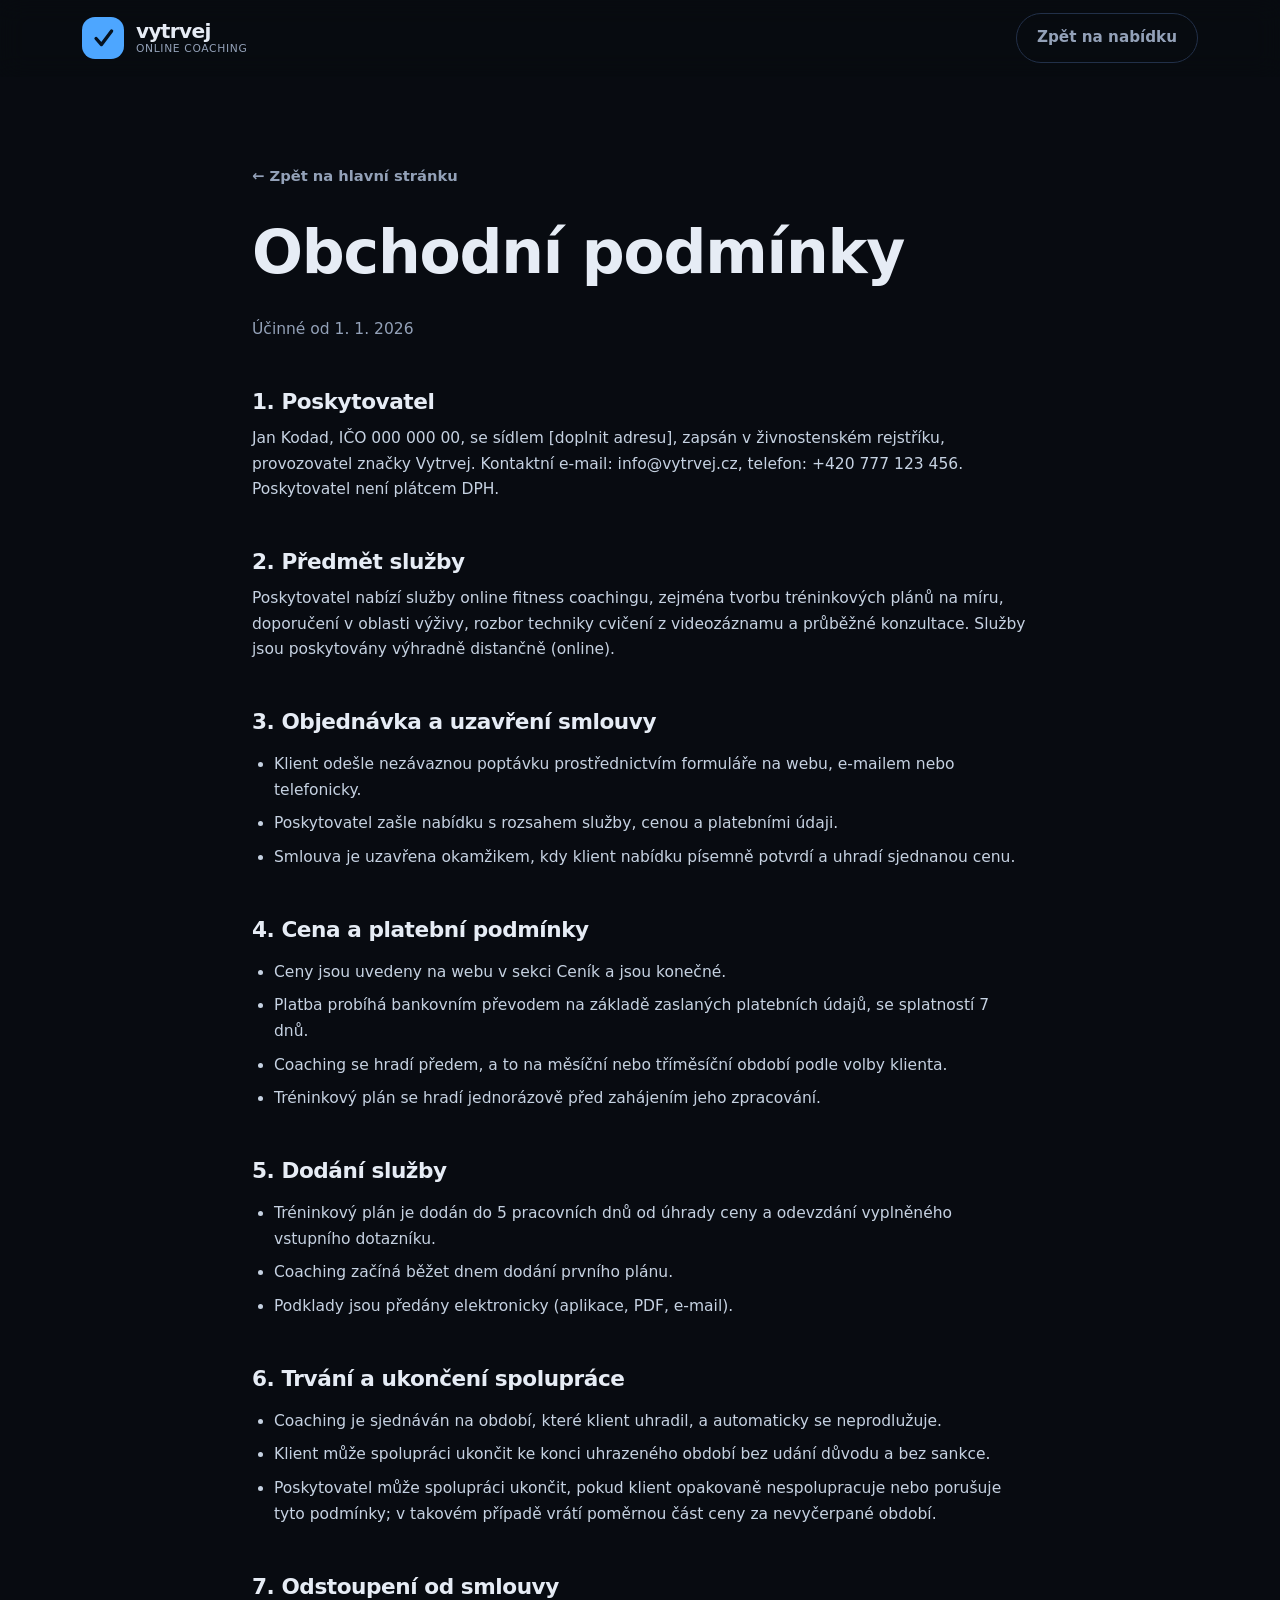
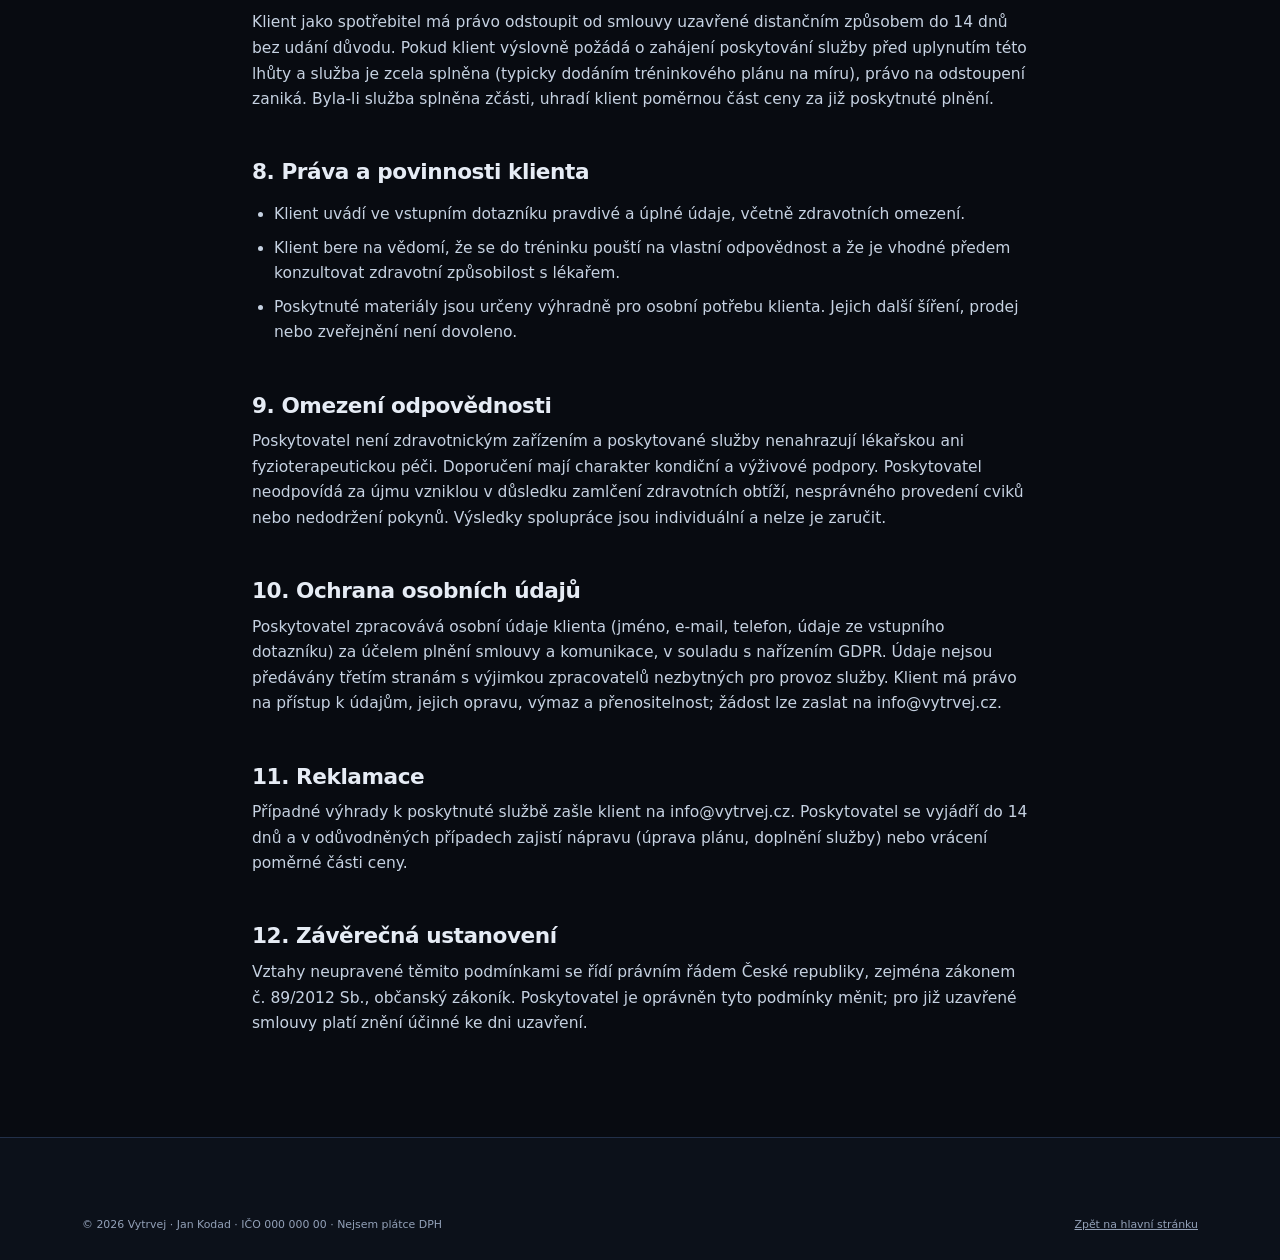
==== commit d9ba99ba: "Restore the dark visual and update the stats bar - Revert styles, logo SVGs, favicons, theme-color a" ====
--- a/obchodni-podminky.html
+++ b/obchodni-podminky.html
@@ -6,14 +6,14 @@
 <title>Obchodní podmínky — Vytrvej</title>
 <meta name="description" content="Obchodní podmínky pro služby online fitness coachingu a tréninkových plánů na míru.">
 <meta name="robots" content="noindex">
-<meta name="theme-color" content="#ffffff">
-<link rel="icon" href="data:image/svg+xml,%3Csvg xmlns='http://www.w3.org/2000/svg' viewBox='0 0 40 40'%3E%3Crect width='40' height='40' rx='11' fill='%230b64d1'/%3E%3Cpath d='M9 20 L17 29 L32 9' fill='none' stroke='%23ffffff' stroke-width='4.6' stroke-linecap='round' stroke-linejoin='round'/%3E%3C/svg%3E">
+<meta name="theme-color" content="#080b11">
+<link rel="icon" href="data:image/svg+xml,%3Csvg xmlns='http://www.w3.org/2000/svg' viewBox='0 0 40 40'%3E%3Crect width='40' height='40' rx='11' fill='%234da6ff'/%3E%3Cpath d='M9 20 L17 29 L32 9' fill='none' stroke='%2306121f' stroke-width='4.6' stroke-linecap='round' stroke-linejoin='round'/%3E%3C/svg%3E">
 <link rel="stylesheet" href="assets/css/styles.css">
 <style>
   .legal { padding: clamp(48px, 7vw, 84px) 0; }
   .legal h2 { font-size: 1.35rem; margin-top: 2.2em; }
   .legal h1 + p { color: var(--muted); }
-  .legal p, .legal li { color: #35414f; font-size: .97rem; }
+  .legal p, .legal li { color: #c6d2e2; font-size: .97rem; }
   .legal ul { padding-left: 22px; display: grid; gap: 8px; margin-bottom: 1.4rem; }
   .legal .back { display: inline-flex; align-items: center; gap: 8px; margin-bottom: 30px; color: var(--muted); text-decoration: none; font-weight: 600; font-size: .92rem; }
   .legal .back:hover { color: var(--accent); }
--- a/assets/css/styles.css
+++ b/assets/css/styles.css
@@ -1,26 +1,24 @@
 /* =====================================================================
    Vytrvej — online fitness coaching s Janem Kodadem
-   Styly prodejní stránky — světlé, klidné, bez zbytečné dekorace
+   Styly prodejní stránky
    ===================================================================== */
 
 :root {
-  --bg:          #ffffff;
-  --bg-alt:      #f6f8fb;
-  --surface:     #ffffff;
-  --surface-2:   #f4f7fa;
-  --line:        #e5e9f0;
-  --line-strong: #d2d9e4;
-  --text:        #0e1621;
-  --muted:       #56657a;
-  --accent:      #0b64d1;
-  --accent-dk:   #0950ab;
-  --accent-soft: #eaf2fd;
-  --accent-ink:  #ffffff;
-
-  --radius:   14px;
+  --bg:        #080b11;
+  --bg-alt:    #0c111a;
+  --surface:   #111825;
+  --surface-2: #161f2f;
+  --line:      #223049;
+  --text:      #e6ecf5;
+  --muted:     #93a1b8;
+  --accent:    #4da6ff;
+  --accent-dk: #2b8cf0;
+  --accent-ink:#06121f;
+
+  --radius:   16px;
   --radius-s: 10px;
   --container: 1160px;
-  --shadow:    0 1px 2px rgba(14, 22, 33, .04), 0 10px 30px rgba(14, 22, 33, .06);
+  --shadow: 0 20px 50px rgba(0, 0, 0, .45);
 
   --font: "Inter", "Segoe UI", system-ui, -apple-system, "Helvetica Neue", Arial, sans-serif;
 }
@@ -36,7 +34,7 @@
   color: var(--text);
   font-family: var(--font);
   font-size: 17px;
-  line-height: 1.68;
+  line-height: 1.65;
   -webkit-font-smoothing: antialiased;
   overflow-x: hidden;
 }
@@ -44,10 +42,15 @@
 img, svg { max-width: 100%; }
 a { color: inherit; }
 
-h1, h2, h3, h4 { line-height: 1.18; margin: 0 0 .5em; letter-spacing: -.022em; font-weight: 800; }
-h1 { font-size: clamp(2.1rem, 5vw, 3.5rem); }
-h2 { font-size: clamp(1.7rem, 3.4vw, 2.4rem); }
-h3 { font-size: 1.16rem; font-weight: 700; }
+h1, h2, h3, h4 {
+  line-height: 1.15;
+  margin: 0 0 .5em;
+  letter-spacing: -.02em;
+  font-weight: 800;
+}
+h1 { font-size: clamp(2.2rem, 5.2vw, 3.75rem); }
+h2 { font-size: clamp(1.75rem, 3.6vw, 2.6rem); }
+h3 { font-size: 1.2rem; }
 p  { margin: 0 0 1rem; }
 
 .container { width: 100%; max-width: var(--container); margin-inline: auto; padding-inline: 22px; }
@@ -60,61 +63,65 @@
 }
 .skip-link:focus { left: 0; }
 
-:focus-visible { outline: 2px solid var(--accent); outline-offset: 3px; border-radius: 4px; }
+:focus-visible { outline: 3px solid var(--accent); outline-offset: 3px; border-radius: 4px; }
 
 .svg-sprite { display: none; }
 .ico { width: 20px; height: 20px; flex: 0 0 auto; color: var(--accent); }
-.ico-lg { width: 28px; height: 28px; }
+.ico-lg { width: 30px; height: 30px; }
 
 /* ------------------------- Tlačítka ------------------------- */
 .btn {
   display: inline-flex; align-items: center; justify-content: center; gap: .5em;
-  padding: 14px 26px;
+  padding: 15px 28px;
   border: 1px solid transparent;
   border-radius: 999px;
-  font: inherit; font-weight: 700; font-size: .97rem;
+  font: inherit; font-weight: 700; font-size: .98rem;
   text-decoration: none; cursor: pointer;
-  transition: background-color .18s ease, border-color .18s ease, color .18s ease;
-}
+  transition: transform .15s ease, background-color .2s ease, border-color .2s ease, color .2s ease;
+}
+.btn:hover { transform: translateY(-2px); }
+.btn:active { transform: translateY(0); }
 .btn-primary { background: var(--accent); color: var(--accent-ink); }
 .btn-primary:hover { background: var(--accent-dk); }
-.btn-ghost { background: var(--surface); color: var(--text); border-color: var(--line-strong); }
+.btn-ghost { background: transparent; color: var(--text); border-color: var(--line); }
 .btn-ghost:hover { border-color: var(--accent); color: var(--accent); }
-.btn-sm { padding: 10px 18px; font-size: .9rem; }
+.btn-sm { padding: 11px 20px; font-size: .9rem; }
 .btn-block { display: flex; width: 100%; }
 
 /* ------------------------- Hlavička ------------------------- */
 .site-header {
   position: sticky; top: 0; z-index: 100;
-  background: rgba(255, 255, 255, .86);
+  background: rgba(8, 11, 17, .82);
   backdrop-filter: blur(12px);
   border-bottom: 1px solid transparent;
   transition: border-color .25s ease, background-color .25s ease;
 }
-.site-header.is-scrolled { border-bottom-color: var(--line); background: rgba(255, 255, 255, .96); }
-
-.header-inner { display: flex; align-items: center; justify-content: space-between; gap: 18px; min-height: 74px; }
+.site-header.is-scrolled { border-bottom-color: var(--line); background: rgba(8, 11, 17, .95); }
+
+.header-inner { display: flex; align-items: center; justify-content: space-between; gap: 18px; min-height: 76px; }
 
 .logo { display: inline-flex; align-items: center; gap: 12px; text-decoration: none; font-weight: 800; }
 .logo-mark {
   display: grid; place-items: center;
-  width: 40px; height: 40px; border-radius: 12px;
+  width: 42px; height: 42px; border-radius: 13px;
   background: var(--accent); color: var(--accent-ink);
-}
-.logo-mark svg { display: block; width: 25px; height: 25px; }
+  transition: transform .25s ease;
+}
+.logo:hover .logo-mark { transform: translateY(-2px); }
+.logo-mark svg { display: block; width: 27px; height: 27px; }
 .logo-text { display: flex; flex-direction: column; line-height: 1.14; }
-.logo-word { font-size: 1.22rem; font-weight: 800; letter-spacing: -.035em; }
-.logo-text small { white-space: nowrap; font-weight: 500; font-size: .66rem; color: var(--muted); letter-spacing: .07em; text-transform: uppercase; }
+.logo-word { font-size: 1.26rem; font-weight: 800; letter-spacing: -.035em; }
+.logo-text small { white-space: nowrap; font-weight: 500; font-size: .67rem; color: var(--muted); letter-spacing: .06em; text-transform: uppercase; }
 
 .nav { display: flex; align-items: center; gap: 26px; }
-.nav a { text-decoration: none; font-size: .94rem; font-weight: 600; color: var(--muted); white-space: nowrap; transition: color .18s ease; }
+.nav a { text-decoration: none; font-size: .95rem; font-weight: 600; color: var(--muted); white-space: nowrap; transition: color .2s ease; }
 .nav a:hover { color: var(--text); }
 .nav .nav-cta { color: var(--accent-ink); }
 
 .nav-toggle {
   display: none; flex-direction: column; gap: 5px;
-  width: 44px; height: 44px; padding: 12px;
-  background: transparent; border: 1px solid var(--line-strong); border-radius: 12px; cursor: pointer;
+  width: 46px; height: 46px; padding: 12px;
+  background: transparent; border: 1px solid var(--line); border-radius: 12px; cursor: pointer;
 }
 .nav-toggle span { display: block; height: 2px; background: var(--text); border-radius: 2px; transition: transform .25s ease, opacity .2s ease; }
 .nav-toggle[aria-expanded="true"] span:nth-child(1) { transform: translateY(7px) rotate(45deg); }
@@ -122,183 +129,210 @@
 .nav-toggle[aria-expanded="true"] span:nth-child(3) { transform: translateY(-7px) rotate(-45deg); }
 
 /* ------------------------- Hero ------------------------- */
-.hero { padding: clamp(52px, 7.5vw, 92px) 0 clamp(56px, 7.5vw, 96px); }
-.hero-grid { display: grid; grid-template-columns: 1.08fr .92fr; gap: 56px; align-items: center; }
+.hero { position: relative; padding: clamp(56px, 8vw, 96px) 0 clamp(60px, 8vw, 100px); overflow: hidden; }
+.hero::before {
+  content: ""; position: absolute; inset: -30% -10% auto -10%; height: 620px;
+  background: radial-gradient(60% 60% at 20% 20%, rgba(77, 166, 255, .13), transparent 70%);
+  pointer-events: none;
+}
+.hero-grid { position: relative; display: grid; grid-template-columns: 1.08fr .92fr; gap: 56px; align-items: center; }
 
 .eyebrow {
-  display: inline-block; margin: 0 0 16px;
-  font-size: .76rem; font-weight: 700; letter-spacing: .13em; text-transform: uppercase;
+  display: inline-block; margin: 0 0 18px;
+  font-size: .78rem; font-weight: 700; letter-spacing: .14em; text-transform: uppercase;
   color: var(--accent);
 }
-.hl { background: linear-gradient(180deg, transparent 64%, var(--accent-soft) 64%); padding-inline: 2px; }
-.lead { font-size: clamp(1.02rem, 1.5vw, 1.16rem); color: var(--muted); max-width: 54ch; }
-
-.hero-actions { display: flex; flex-wrap: wrap; gap: 12px; margin: 28px 0 24px; }
+.hl {
+  background: linear-gradient(180deg, transparent 62%, rgba(77, 166, 255, .3) 62%);
+  padding-inline: 2px;
+}
+.lead { font-size: clamp(1.03rem, 1.6vw, 1.18rem); color: var(--muted); max-width: 54ch; }
+
+.hero-actions { display: flex; flex-wrap: wrap; gap: 14px; margin: 30px 0 26px; }
 
 .hero-points { display: flex; flex-wrap: wrap; gap: 10px 26px; list-style: none; margin: 0; padding: 0; }
-.hero-points li { display: flex; align-items: center; gap: 9px; font-size: .92rem; color: var(--muted); }
+.hero-points li { display: flex; align-items: center; gap: 9px; font-size: .93rem; color: var(--muted); }
 
 /* Ukázková karta tréninku */
 .hero-visual { position: relative; }
+.hero-blob {
+  position: absolute; inset: 12% -14% -14% 14%; z-index: 0;
+  background: radial-gradient(closest-side, rgba(77, 166, 255, .16), transparent);
+  filter: blur(14px);
+}
 .hero-card {
-  background: var(--surface);
-  border: 1px solid var(--line); border-radius: 18px;
+  position: relative; z-index: 1;
+  background: linear-gradient(180deg, var(--surface), #0d131d);
+  border: 1px solid var(--line); border-radius: 20px;
   padding: 24px; box-shadow: var(--shadow);
-}
-.hero-card-top { display: flex; align-items: center; gap: 10px; padding-bottom: 14px; border-bottom: 1px solid var(--line); font-size: .94rem; }
-.dot { width: 8px; height: 8px; border-radius: 50%; background: var(--accent); box-shadow: 0 0 0 4px var(--accent-soft); }
-.hero-list { list-style: none; margin: 12px 0; padding: 0; }
-.hero-list li { display: flex; justify-content: space-between; gap: 14px; padding: 11px 0; border-bottom: 1px solid var(--line); font-size: .92rem; }
+  transform: rotate(-1.2deg);
+}
+.hero-card-top { display: flex; align-items: center; gap: 10px; padding-bottom: 14px; border-bottom: 1px solid var(--line); font-size: .95rem; }
+.dot { width: 9px; height: 9px; border-radius: 50%; background: var(--accent); box-shadow: 0 0 0 4px rgba(77, 166, 255, .16); }
+.hero-list { list-style: none; margin: 14px 0; padding: 0; }
+.hero-list li { display: flex; justify-content: space-between; gap: 14px; padding: 11px 0; border-bottom: 1px dashed rgba(255, 255, 255, .07); font-size: .93rem; }
 .hero-list li span { color: var(--muted); }
 .hero-list b { white-space: nowrap; }
 .hero-list i { font-style: normal; color: var(--accent); font-weight: 600; }
-.hero-card-foot { padding-top: 10px; }
+.hero-card-foot { padding-top: 8px; }
 .hero-card-foot small { color: var(--muted); font-size: .82rem; }
-.progress { height: 6px; border-radius: 99px; background: var(--surface-2); overflow: hidden; margin-bottom: 10px; }
-.progress span { display: block; height: 100%; background: var(--accent); border-radius: 99px; }
+.progress { height: 7px; border-radius: 99px; background: var(--surface-2); overflow: hidden; margin-bottom: 10px; }
+.progress span { display: block; height: 100%; background: linear-gradient(90deg, var(--accent-dk), var(--accent)); border-radius: 99px; }
 
 /* ------------------------- Statistiky ------------------------- */
-.stats-bar { border-block: 1px solid var(--line); }
+.stats-bar { border-block: 1px solid var(--line); background: var(--bg-alt); }
 .stats-grid { display: grid; grid-template-columns: repeat(4, 1fr); gap: 20px; padding-block: 34px; text-align: center; }
-.stat b { display: block; font-size: clamp(1.65rem, 3.2vw, 2.2rem); font-weight: 800; letter-spacing: -.025em; }
-.stat span { font-size: .87rem; color: var(--muted); }
+.stat b { display: block; font-size: clamp(1.7rem, 3.4vw, 2.35rem); font-weight: 800; color: var(--accent); letter-spacing: -.02em; }
+.stat span { font-size: .88rem; color: var(--muted); }
 
 /* ------------------------- Sekce ------------------------- */
-.section { padding: clamp(60px, 7.5vw, 100px) 0; }
+.section { padding: clamp(64px, 8vw, 104px) 0; }
 .section-alt { background: var(--bg-alt); }
-.section-head { max-width: 700px; margin: 0 auto clamp(36px, 5vw, 54px); text-align: center; }
+.section-head { max-width: 720px; margin: 0 auto clamp(36px, 5vw, 56px); text-align: center; }
 .section-sub { color: var(--muted); margin: 0; }
 
-.grid-3 { display: grid; grid-template-columns: repeat(3, 1fr); gap: 20px; }
-.grid-2 { display: grid; grid-template-columns: repeat(2, 1fr); gap: 20px; }
+.grid-3 { display: grid; grid-template-columns: repeat(3, 1fr); gap: 22px; }
+.grid-2 { display: grid; grid-template-columns: repeat(2, 1fr); gap: 22px; }
 
 .card {
   background: var(--surface);
   border: 1px solid var(--line);
   border-radius: var(--radius);
-  padding: 28px 26px;
-  transition: border-color .2s ease;
-}
-.card:hover { border-color: var(--line-strong); }
+  padding: 30px 26px;
+  transition: border-color .25s ease, transform .25s ease;
+}
+.card:hover { border-color: #31435f; transform: translateY(-3px); }
 .problem h3 { margin-top: 16px; }
-.problem p { color: var(--muted); margin: 0; font-size: .94rem; }
-
-.features { gap: 26px 40px; }
-.feature { display: flex; gap: 16px; align-items: flex-start; }
+.problem p { color: var(--muted); margin: 0; font-size: .95rem; }
+
+.features { gap: 26px; }
+.feature { display: flex; gap: 18px; align-items: flex-start; }
 .feature h3 { margin-bottom: .35em; }
-.feature p { color: var(--muted); margin: 0; font-size: .95rem; }
+.feature p { color: var(--muted); margin: 0; font-size: .96rem; }
 
 /* ------------------------- Ceník ------------------------- */
 .billing-toggle {
-  display: inline-flex; gap: 4px; margin-top: 26px; padding: 5px;
-  background: var(--surface-2); border: 1px solid var(--line); border-radius: 999px;
+  display: inline-flex; gap: 6px; margin-top: 26px; padding: 6px;
+  background: var(--surface); border: 1px solid var(--line); border-radius: 999px;
 }
 .billing-toggle button {
-  padding: 9px 19px; border: 0; border-radius: 999px;
+  padding: 10px 20px; border: 0; border-radius: 999px;
   background: transparent; color: var(--muted);
-  font: inherit; font-size: .9rem; font-weight: 700; cursor: pointer;
-  transition: background-color .18s ease, color .18s ease;
+  font: inherit; font-size: .92rem; font-weight: 700; cursor: pointer;
+  transition: background-color .2s ease, color .2s ease;
 }
 .billing-toggle button.is-active { background: var(--accent); color: var(--accent-ink); }
-.save { font-size: .77rem; opacity: .9; }
+.save { font-size: .78rem; opacity: .85; }
 
 .pricing { align-items: start; }
 .price-card { position: relative; display: flex; flex-direction: column; height: 100%; }
-.price-card.featured { border-color: var(--accent); box-shadow: var(--shadow); }
+.price-card.featured {
+  border-color: var(--accent);
+  background: linear-gradient(180deg, rgba(77, 166, 255, .07), var(--surface) 40%);
+  box-shadow: var(--shadow);
+}
 .badge {
-  position: absolute; top: -12px; left: 50%; transform: translateX(-50%);
-  padding: 5px 15px; border-radius: 999px;
+  position: absolute; top: -13px; left: 50%; transform: translateX(-50%);
+  padding: 6px 16px; border-radius: 999px;
   background: var(--accent); color: var(--accent-ink);
-  font-size: .72rem; font-weight: 700; letter-spacing: .07em; text-transform: uppercase;
+  font-size: .74rem; font-weight: 800; letter-spacing: .08em; text-transform: uppercase;
   white-space: nowrap;
 }
-.price-card h3 { font-size: 1.28rem; font-weight: 800; margin-bottom: .25em; }
-.price-note { color: var(--muted); font-size: .87rem; margin: 0 0 18px; }
+.price-card h3 { font-size: 1.32rem; margin-bottom: .25em; }
+.price-note { color: var(--muted); font-size: .88rem; margin: 0 0 18px; }
 .price { display: flex; align-items: baseline; gap: 8px; margin: 0; }
-.price b { font-size: clamp(2rem, 3.8vw, 2.5rem); font-weight: 800; letter-spacing: -.03em; }
-.price span { color: var(--muted); font-size: .92rem; font-weight: 600; }
-.price-sub { color: var(--muted); font-size: .83rem; margin: 4px 0 22px; }
+.price b { font-size: clamp(2.1rem, 4vw, 2.7rem); font-weight: 800; letter-spacing: -.03em; }
+.price span { color: var(--muted); font-size: .93rem; font-weight: 600; }
+.price-sub { color: var(--muted); font-size: .84rem; margin: 4px 0 22px; }
 
 .tick-list { list-style: none; margin: 0 0 26px; padding: 0; display: grid; gap: 11px; flex: 1 1 auto; }
-.tick-list li { position: relative; padding-left: 29px; font-size: .93rem; }
+.tick-list li { position: relative; padding-left: 30px; font-size: .94rem; color: #c6d2e2; }
 .tick-list li::before {
   content: ""; position: absolute; left: 0; top: .35em;
   width: 18px; height: 18px; border-radius: 50%;
-  background: var(--accent-soft) url("data:image/svg+xml,%3Csvg xmlns='http://www.w3.org/2000/svg' viewBox='0 0 24 24' fill='none' stroke='%230b64d1' stroke-width='3.4' stroke-linecap='round' stroke-linejoin='round'%3E%3Cpath d='M20 6 9 17l-5-5'/%3E%3C/svg%3E") center / 11px no-repeat;
-}
-
-.addons { margin-top: 54px; }
-.addons h3 { text-align: center; margin-bottom: 22px; }
+  background: rgba(77, 166, 255, .14) url("data:image/svg+xml,%3Csvg xmlns='http://www.w3.org/2000/svg' viewBox='0 0 24 24' fill='none' stroke='%234da6ff' stroke-width='3.4' stroke-linecap='round' stroke-linejoin='round'%3E%3Cpath d='M20 6 9 17l-5-5'/%3E%3C/svg%3E") center / 12px no-repeat;
+}
+.tick-list b { color: var(--text); }
+
+.addons { margin-top: 56px; }
+.addons h3 { text-align: center; margin-bottom: 24px; }
 .addon-grid { display: grid; grid-template-columns: repeat(3, 1fr); gap: 18px; }
-.addon { background: var(--surface); border: 1px solid var(--line); border-radius: var(--radius-s); padding: 22px; }
+.addon {
+  background: var(--surface-2); border: 1px solid var(--line);
+  border-radius: var(--radius-s); padding: 22px;
+}
 .addon b { display: block; font-size: 1rem; }
 .addon span { display: inline-block; margin: 4px 0 10px; color: var(--accent); font-weight: 800; }
 .addon p { margin: 0; font-size: .88rem; color: var(--muted); }
 
-.price-legal { max-width: 640px; margin: 32px auto 0; text-align: center; font-size: .84rem; color: var(--muted); }
+.price-legal { max-width: 640px; margin: 34px auto 0; text-align: center; font-size: .84rem; color: var(--muted); }
 
 /* ------------------------- Kuchařka ------------------------- */
 .book-grid { display: grid; grid-template-columns: 1.05fr .95fr; gap: 54px; align-items: center; }
 
-.book-features { list-style: none; margin: 0; padding: 0; display: grid; gap: 24px; }
-.book-features li { display: flex; gap: 16px; align-items: flex-start; }
+.book-features { list-style: none; margin: 0; padding: 0; display: grid; gap: 26px; }
+.book-features li { display: flex; gap: 18px; align-items: flex-start; }
 .book-features h3 { margin-bottom: .3em; }
-.book-features p { margin: 0; color: var(--muted); font-size: .94rem; }
+.book-features p { margin: 0; color: var(--muted); font-size: .95rem; }
 
 .book-note {
-  margin: 28px 0 0; padding: 16px 18px;
-  border-left: 3px solid var(--line-strong); border-radius: 0 var(--radius-s) var(--radius-s) 0;
-  background: var(--surface-2); color: var(--muted); font-size: .86rem;
+  margin: 30px 0 0; padding: 16px 18px;
+  border-left: 3px solid var(--line); border-radius: 0 var(--radius-s) var(--radius-s) 0;
+  background: var(--surface); color: var(--muted); font-size: .87rem;
 }
 
 .book-visual { position: relative; }
+/* Záře nesmí přesahovat mimo sekci — na rozdíl od hera ji tu nic neořezává. */
+.book-visual .hero-blob { inset: 10% 4% -8% 8%; }
 .recipe-card {
-  background: var(--surface);
-  border: 1px solid var(--line); border-radius: 18px;
+  position: relative; z-index: 1;
+  background: linear-gradient(180deg, var(--surface), #0d131d);
+  border: 1px solid var(--line); border-radius: 20px;
   padding: 24px; box-shadow: var(--shadow);
-}
-.recipe-top { display: flex; align-items: center; gap: 10px; padding-bottom: 16px; border-bottom: 1px solid var(--line); font-size: .94rem; }
+  transform: rotate(1deg);
+}
+.recipe-top { display: flex; align-items: center; gap: 10px; padding-bottom: 16px; border-bottom: 1px solid var(--line); font-size: .95rem; }
 
 .chips { display: flex; flex-wrap: wrap; gap: 8px; margin: 16px 0; }
 .chip {
-  padding: 5px 12px; border-radius: 999px;
-  background: var(--accent-soft); color: var(--accent);
-  font-size: .77rem; font-weight: 700;
-}
-
-.recipe-macros { list-style: none; margin: 0 0 18px; padding: 0; display: grid; grid-template-columns: repeat(4, 1fr); gap: 8px; text-align: center; }
+  padding: 6px 13px; border-radius: 999px;
+  background: rgba(77, 166, 255, .12); border: 1px solid rgba(77, 166, 255, .3);
+  color: var(--accent); font-size: .78rem; font-weight: 700;
+}
+
+.recipe-macros { list-style: none; margin: 0 0 18px; padding: 0; display: grid; grid-template-columns: repeat(4, 1fr); gap: 10px; text-align: center; }
 .recipe-macros li { padding: 12px 4px; background: var(--surface-2); border-radius: var(--radius-s); }
-.recipe-macros b { display: block; font-size: 1.02rem; }
-.recipe-macros span { font-size: .71rem; color: var(--muted); }
-
-.recipe-swap { list-style: none; margin: 0; padding: 14px 0 0; border-top: 1px solid var(--line); display: grid; gap: 9px; }
-.recipe-swap li { display: flex; justify-content: space-between; gap: 14px; font-size: .87rem; }
+.recipe-macros b { display: block; font-size: 1.05rem; }
+.recipe-macros span { font-size: .72rem; color: var(--muted); }
+
+.recipe-swap { list-style: none; margin: 0; padding: 14px 0 0; border-top: 1px dashed rgba(255, 255, 255, .09); display: grid; gap: 9px; }
+.recipe-swap li { display: flex; justify-content: space-between; gap: 14px; font-size: .88rem; }
 .recipe-swap span { color: var(--muted); }
 .recipe-swap b { color: var(--accent); font-weight: 600; }
 
 /* ------------------------- Kroky ------------------------- */
-.steps { list-style: none; margin: 0; padding: 0; display: grid; grid-template-columns: repeat(4, 1fr); gap: 24px; }
-.steps li { position: relative; }
+.steps { counter-reset: step; list-style: none; margin: 0; padding: 0; display: grid; grid-template-columns: repeat(4, 1fr); gap: 24px; }
+.steps li { position: relative; padding-top: 8px; }
 .steps li::after {
-  content: ""; position: absolute; top: 24px; left: 60px; right: -24px; height: 1px;
-  background: var(--line);
+  content: ""; position: absolute; top: 30px; left: 62px; right: -24px; height: 1px;
+  background: linear-gradient(90deg, var(--line), transparent);
 }
 .steps li:last-child::after { display: none; }
 .step-num {
   display: grid; place-items: center;
-  width: 48px; height: 48px; margin-bottom: 18px;
-  border-radius: 14px; background: var(--accent-soft);
-  color: var(--accent); font-size: 1.2rem; font-weight: 800;
-}
-.steps h3 { font-size: 1.08rem; }
-.steps p { color: var(--muted); font-size: .93rem; margin: 0; }
+  width: 52px; height: 52px; margin-bottom: 18px;
+  border-radius: 16px; background: var(--surface); border: 1px solid var(--line);
+  color: var(--accent); font-size: 1.25rem; font-weight: 800;
+}
+.steps h3 { font-size: 1.1rem; }
+.steps p { color: var(--muted); font-size: .94rem; margin: 0; }
 
 /* ------------------------- O mně ------------------------- */
 .about-grid { display: grid; grid-template-columns: .8fr 1.2fr; gap: 54px; align-items: center; }
 .photo-frame {
   position: relative; aspect-ratio: 3 / 4;
-  border-radius: 18px; overflow: hidden;
-  border: 1px solid var(--line); background: var(--surface-2);
+  border-radius: 20px; overflow: hidden;
+  border: 1px solid var(--line); background: var(--surface);
 }
 .photo-frame img, .photo-frame .photo-fallback {
   position: absolute; inset: 0;
@@ -312,104 +346,102 @@
 .photo-frame:has(img) .photo-tag { display: none; }
 .photo-tag {
   position: absolute; left: 16px; bottom: 16px; z-index: 2;
-  padding: 7px 15px; border-radius: 999px;
-  background: var(--accent); color: var(--accent-ink); font-weight: 700; font-size: .84rem;
+  padding: 8px 16px; border-radius: 999px;
+  background: var(--accent); color: var(--accent-ink); font-weight: 800; font-size: .85rem;
 }
 .about-copy p { color: var(--muted); }
-.about-copy strong { color: var(--text); }
 .credentials { list-style: none; margin: 26px 0 0; padding: 0; display: grid; gap: 12px; }
-.credentials li { display: flex; align-items: center; gap: 11px; font-size: .94rem; }
+.credentials li { display: flex; align-items: center; gap: 11px; font-size: .95rem; }
 
 /* ------------------------- Reference ------------------------- */
 .testimonial { display: flex; flex-direction: column; margin: 0; }
-.stars { color: var(--accent); letter-spacing: .16em; font-size: .92rem; margin-bottom: 14px; }
-.testimonial blockquote { margin: 0 0 20px; font-size: 1rem; line-height: 1.62; }
+.stars { color: var(--accent); letter-spacing: .16em; font-size: .95rem; margin-bottom: 14px; }
+.testimonial blockquote { margin: 0 0 20px; font-size: 1rem; line-height: 1.6; }
 .testimonial blockquote::before { content: "„"; }
 .testimonial blockquote::after { content: "“"; }
 .testimonial figcaption { margin-top: auto; display: flex; flex-direction: column; padding-top: 16px; border-top: 1px solid var(--line); }
 .testimonial figcaption span { color: var(--muted); font-size: .84rem; }
 
 /* ------------------------- FAQ ------------------------- */
-.faq { display: grid; gap: 10px; }
+.faq { display: grid; gap: 12px; }
 .faq details {
   background: var(--surface); border: 1px solid var(--line);
-  border-radius: var(--radius-s); padding: 2px 22px;
+  border-radius: var(--radius-s); padding: 4px 22px;
   transition: border-color .2s ease;
 }
-.faq details[open] { border-color: var(--line-strong); }
+.faq details[open] { border-color: #31435f; }
 .faq summary {
   list-style: none; cursor: pointer;
   padding: 18px 34px 18px 0; position: relative;
-  font-weight: 700; font-size: 1rem;
+  font-weight: 700; font-size: 1.02rem;
 }
 .faq summary::-webkit-details-marker { display: none; }
 .faq summary::after {
-  content: ""; position: absolute; right: 4px; top: 50%; width: 10px; height: 10px;
+  content: ""; position: absolute; right: 4px; top: 50%; width: 12px; height: 12px;
   border-right: 2px solid var(--accent); border-bottom: 2px solid var(--accent);
   transform: translateY(-70%) rotate(45deg); transition: transform .25s ease;
 }
 .faq details[open] summary::after { transform: translateY(-30%) rotate(-135deg); }
-.faq p { color: var(--muted); margin: 0 0 18px; font-size: .95rem; }
+.faq p { color: var(--muted); margin: 0 0 18px; font-size: .96rem; }
 
 /* ------------------------- Kontakt ------------------------- */
-.cta-section { padding-bottom: clamp(66px, 8.5vw, 110px); }
+.cta-section { padding-bottom: clamp(70px, 9vw, 116px); }
 .cta-box {
-  background: var(--surface);
-  border: 1px solid var(--line); border-radius: 20px;
-  padding: clamp(28px, 4.5vw, 50px); box-shadow: var(--shadow);
-}
-.cta-head { text-align: center; margin-bottom: 28px; }
+  background: linear-gradient(180deg, rgba(77, 166, 255, .07), var(--surface) 42%);
+  border: 1px solid var(--line); border-radius: 22px;
+  padding: clamp(28px, 4.5vw, 52px); box-shadow: var(--shadow);
+}
+.cta-head { text-align: center; margin-bottom: 30px; }
 
 .form { display: grid; gap: 16px; }
 .form-row { display: grid; grid-template-columns: 1fr 1fr; gap: 16px; }
-.form label { display: grid; gap: 7px; font-size: .87rem; font-weight: 600; }
+.form label { display: grid; gap: 7px; font-size: .88rem; font-weight: 600; }
 .form label > span { color: var(--muted); }
 .form label i { color: var(--accent); font-style: normal; }
 .form input[type="text"], .form input[type="email"], .form input[type="tel"], .form select, .form textarea {
-  width: 100%; padding: 13px 15px;
-  background: var(--surface); color: var(--text);
-  border: 1px solid var(--line-strong); border-radius: var(--radius-s);
-  font: inherit; font-size: .95rem; font-weight: 400;
-  transition: border-color .18s ease, box-shadow .18s ease;
+  width: 100%; padding: 14px 16px;
+  background: var(--bg); color: var(--text);
+  border: 1px solid var(--line); border-radius: var(--radius-s);
+  font: inherit; font-size: .96rem; font-weight: 400;
+  transition: border-color .2s ease;
 }
 .form textarea { resize: vertical; min-height: 110px; }
-.form input:focus, .form select:focus, .form textarea:focus {
-  border-color: var(--accent); outline: none; box-shadow: 0 0 0 3px var(--accent-soft);
-}
-.form input::placeholder, .form textarea::placeholder { color: #667385; }
-.form .is-invalid { border-color: #d92d20; }
-
-.form .check { display: flex; align-items: flex-start; gap: 11px; font-weight: 400; font-size: .87rem; }
-.form .check input { width: 18px; height: 18px; margin-top: 3px; accent-color: var(--accent); flex: 0 0 auto; }
+.form input:focus, .form select:focus, .form textarea:focus { border-color: var(--accent); outline: none; }
+.form input::placeholder, .form textarea::placeholder { color: #5b6b85; }
+.form .is-invalid { border-color: #ff6b6b; }
+
+.form .check { display: flex; align-items: flex-start; gap: 11px; font-weight: 400; font-size: .88rem; }
+.form .check input { width: 19px; height: 19px; margin-top: 2px; accent-color: var(--accent); flex: 0 0 auto; }
 .form .check span { color: var(--muted); }
 
-.form-note { margin: 0; font-size: .89rem; text-align: center; min-height: 1.2em; }
+.form-note { margin: 0; font-size: .9rem; text-align: center; min-height: 1.2em; }
 .form-note.ok { color: var(--accent); }
-.form-note.err { color: #b42318; }
+.form-note.err { color: #ff8f8f; }
 
 .cta-contacts { display: flex; flex-wrap: wrap; justify-content: center; gap: 14px 30px; margin-top: 26px; padding-top: 24px; border-top: 1px solid var(--line); }
-.cta-contacts a { display: inline-flex; align-items: center; gap: 9px; text-decoration: none; font-weight: 600; font-size: .94rem; color: var(--muted); transition: color .18s ease; }
+.cta-contacts a { display: inline-flex; align-items: center; gap: 9px; text-decoration: none; font-weight: 600; font-size: .95rem; color: var(--muted); transition: color .2s ease; }
 .cta-contacts a:hover { color: var(--accent); }
 
 /* ------------------------- Patička ------------------------- */
-.site-footer { background: var(--bg-alt); border-top: 1px solid var(--line); padding: 54px 0 24px; }
+.site-footer { background: var(--bg-alt); border-top: 1px solid var(--line); padding: 56px 0 26px; }
 .footer-inner { display: grid; grid-template-columns: 2fr 1fr 1fr; gap: 36px; }
-.footer-note { color: var(--muted); font-size: .89rem; margin: 18px 0 0; max-width: 42ch; }
+.footer-note { color: var(--muted); font-size: .9rem; margin: 18px 0 0; max-width: 42ch; }
 .site-footer nav { display: flex; flex-direction: column; gap: 10px; }
-.site-footer h4 { margin: 0 0 6px; font-size: .76rem; letter-spacing: .11em; text-transform: uppercase; color: var(--muted); }
-.site-footer nav a { text-decoration: none; font-size: .92rem; transition: color .18s ease; }
+.site-footer h4 { margin: 0 0 6px; font-size: .78rem; letter-spacing: .12em; text-transform: uppercase; color: var(--muted); }
+.site-footer nav a { text-decoration: none; font-size: .93rem; color: #c6d2e2; transition: color .2s ease; }
 .site-footer nav a:hover { color: var(--accent); }
 .footer-bottom {
   display: flex; flex-wrap: wrap; justify-content: space-between; gap: 10px;
-  margin-top: 42px; padding-top: 22px; border-top: 1px solid var(--line);
-  color: var(--muted); font-size: .81rem;
+  margin-top: 44px; padding-top: 22px; border-top: 1px solid var(--line);
+  color: var(--muted); font-size: .82rem;
 }
 
 /* ------------------------- Animace při scrollu ------------------------- */
-.reveal { opacity: 0; transform: translateY(16px); transition: opacity .5s ease, transform .5s ease; }
+.reveal { opacity: 0; transform: translateY(22px); transition: opacity .6s ease, transform .6s ease; }
 .reveal.is-visible { opacity: 1; transform: none; }
 @media (prefers-reduced-motion: reduce) {
   .reveal { opacity: 1; transform: none; transition: none; }
+  .btn:hover, .card:hover { transform: none; }
 }
 
 /* ------------------------- Responzivita ------------------------- */
@@ -417,11 +449,10 @@
    vejde až zhruba od 1000 px, níž už se text láme do více řádků. */
 @media (max-width: 1000px) {
   .nav {
-    position: fixed; inset: 74px 0 auto; z-index: 90;
+    position: fixed; inset: 76px 0 auto; z-index: 90;
     flex-direction: column; align-items: stretch; gap: 4px;
     padding: 18px 22px 26px;
-    background: var(--bg); border-bottom: 1px solid var(--line);
-    box-shadow: var(--shadow);
+    background: var(--bg-alt); border-bottom: 1px solid var(--line);
     transform: translateY(-140%); opacity: 0; visibility: hidden;
     transition: transform .3s ease, opacity .25s ease, visibility .25s;
   }
@@ -447,6 +478,7 @@
 @media (max-width: 760px) {
   body { font-size: 16px; }
 
+
   .stats-grid { grid-template-columns: 1fr 1fr; gap: 26px 12px; }
   .grid-3, .grid-2, .addon-grid, .steps, .form-row, .footer-inner { grid-template-columns: 1fr; }
   .recipe-macros { grid-template-columns: 1fr 1fr; }
